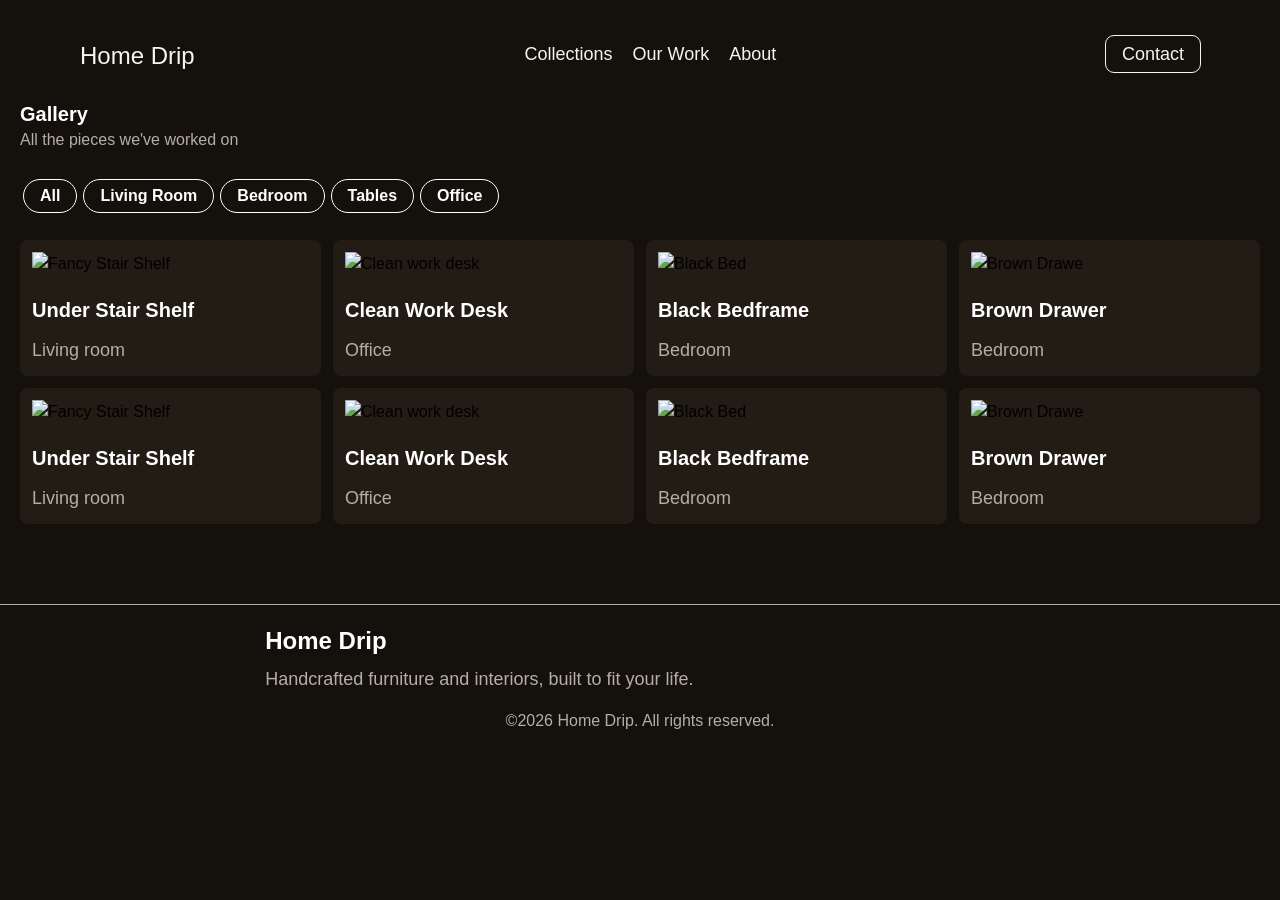
==== gallery.html @ faff7a8f "Adjusted the layout for large screen size" ====
<!DOCTYPE html>
<html lang="en">
<head>
    <meta charset="UTF-8">
    <meta name="viewport" content="width=device-width, initial-scale=1.0">
    <link rel="stylesheet" href="src/output.css">
    <script src="https://kit.fontawesome.com/fe6bbb0a27.js" crossorigin="anonymous"></script>
    <title>HomeDrip</title>
</head>
<body class="bg-base relative">
    <header class="fixed top-0 w-full z-100">
        <nav id="navbar" class="flex justify-between p-4 md:p-10 lg:px-20 text-text-primary">
            <div class="text-lg md:text-xl lg:text-2xl">Home Drip</div>

            <div class="hidden md:block">
                <ul class="flex gap-5 md:text-lg md:gap-5">
                    <a href="#collections" class="relative hover:text-primary hover:duration-300 after:absolute after:bottom-0 after:left-0 after:h-[2px] after:w-0 after:bg-primary after:transition-all after:duration-300 hover:after:w-full"><li>Collections</li></a>
                    <a href="#our-work" class="relative hover:text-primary hover:duration-300 after:absolute after:bottom-0 after:left-0 after:h-[2px] after:w-0 after:bg-primary after:transition-all after:duration-300 hover:after:w-full"><li>Our Work</li></a>
                    <a href="#about" class="relative hover:text-primary hover:duration-300 after:absolute after:bottom-0 after:left-0 after:h-[2px] after:w-0 after:bg-primary after:transition-all after:duration-300 hover:after:w-full"><li>About</li></a>
                </ul>
            </div>

            <div class="hidden md:block hover:-translate-y-2 transition duration-300">
                <a href="#contact" class="py-2 px-4 outline rounded-lg hover:outline hover:outline-primary hover:text-primary transition duration-400 md:text-lg">Contact</a>
            </div>

            <div id="hamburger" class="md:hidden w-6 h-6 flex flex-col justify-center gap-2">
                <span id="bar1" class="w-6 h-0.5 bg-text-primary rounded-full transition-transform duration-700"></span>
                <span id="bar2" class="w-6 h-0.5 bg-text-primary rounded-full transition-transform duration-700"></span>
                <span id="bar3" class="w-6 h-0.5 bg-text-primary rounded-full transition-transform duration-700"></span>
            </div>
        </nav>

        <div id="mobile-menu" class="hidden w-full h-auto p-5 bg-primary opacity-0 -translate-y-4 transition-all duration-700 pointer-events-none">
            <ul class="text-center flex flex-col gap-3">
                <a href="#collections" class="p-3 border rounded-lg text-white font-semibold active:bg-base"><li>Collections</li></a>
                <a href="#our-work" class="p-3 border rounded-lg text-white font-semibold active:bg-base"><li>Our Work</li></a>
                <a href="#about" class="p-3 border rounded-lg text-white font-semibold active:bg-base"><li>About</li></a>
                <a href="#contact" class="p-3 border rounded-lg text-white font-semibold active:bg-base"><li>Contact</li></a>
            </ul>
        </div>
    </header>
    
    <main class="mt-25 px-5 mb-20">

         <div class="mb-5">
            <h1 class="text-white font-bold text-xl">Gallery</h1>
            <p class="text-text-muted">All the pieces we've worked on</p>
        </div>

        <!-- Gallery Tabs and cards -->
        <div>

            <div id="filter-tabs" class="flex gap-2 overflow-x-auto py-2 px-1 mb-5">
                <button class="py-1 px-4 outline rounded-full text-white font-semibold whitespace-nowrap" data-filter="all">All</button>

                <button class="py-1 px-4 outline rounded-full text-white font-semibold whitespace-nowrap" data-filter="living-room">Living Room</button>

                <button class="py-1 px-4 outline rounded-full text-white font-semibold whitespace-nowrap" data-filter="bedroom">Bedroom</button>

                <button class="py-1 px-4 outline rounded-full text-white font-semibold whitespace-nowrap" data-filter="tables">Tables</button>

                <button class="py-1 px-4 outline rounded-full text-white font-semibold whitespace-nowrap" data-filter="office">Office</button>
            </div>

            <div id="gallery-grid">
                <div class="grid grid-cols-2 gap-3 md:grid-cols-3 lg:grid-cols-4">

                    <div class="p-3 bg-surface flex flex-col gap-3 lg:gap-5 rounded-lg" data-category="living-room">
                        <img src="https://res.cloudinary.com/pnfbjbp5/image/upload/v1790173311/stair-shelf-light_pn411f.jpg" alt="Fancy Stair Shelf" class="h-[60%] lg:h-[70%]">

                        <div class="flex flex-col lg:gap-3">
                            <h3 class="text-white font-bold lg:text-xl">Under Stair Shelf</h3>
                            <p class="text-text-muted lg:text-lg">Living room</p>
                        </div>
                    </div>

                    <div class="p-3 bg-surface flex flex-col gap-3 lg:gap-5 rounded-lg" data-category="office">
                        <img src="https://res.cloudinary.com/pnfbjbp5/image/upload/v1790401933/black-white-table-drawer_jtpmjr.jpg" alt="Clean work desk" class="h-[60%] lg:h-[70%]">

                        <div class="flex flex-col lg:gap-3">
                            <h3 class="text-white font-bold lg:text-xl">Clean Work Desk</h3>
                            <p class="text-text-muted lg:text-lg">Office</p>
                        </div>
                    </div>

                    <div class="p-3 bg-surface flex flex-col gap-3 lg:gap-5 rounded-lg" data-category="bedroom">
                        <img src="https://res.cloudinary.com/pnfbjbp5/image/upload/v1790401973/black-bed_hqzvat.jpg" alt="Black Bed" class="h-[60%] lg:h-[70%]">

                        <div class="flex flex-col lg:gap-3">
                            <h3 class="text-white font-bold lg:text-xl">Black Bedframe</h3>
                            <p class="text-text-muted lg:text-lg">Bedroom</p>
                        </div>
                    </div>

                    <div class="p-3 bg-surface flex flex-col gap-3 rounded-lg md:hidden lg:flex lg:gap-5" data-category="bedroom">
                        <img src="https://res.cloudinary.com/pnfbjbp5/image/upload/v1790402412/brown-drawer_i7ycuj.jpg" alt="Brown Drawe" class="h-[60%] lg:h-[70%]">

                        <div class="flex flex-col lg:gap-3">
                            <h3 class="text-white font-bold lg:text-xl">Brown Drawer</h3>
                            <p class="text-text-muted lg:text-lg">Bedroom</p>
                        </div>
                    </div>

                    <div class="p-3 bg-surface flex flex-col gap-3 lg:gap-5 rounded-lg" data-category="living-room">
                        <img src="https://res.cloudinary.com/pnfbjbp5/image/upload/v1790173311/stair-shelf-light_pn411f.jpg" alt="Fancy Stair Shelf" class="h-[60%] lg:h-[70%]">

                        <div class="flex flex-col lg:gap-3">
                            <h3 class="text-white font-bold lg:text-xl">Under Stair Shelf</h3>
                            <p class="text-text-muted lg:text-lg">Living room</p>
                        </div>
                    </div>

                    <div class="p-3 bg-surface flex flex-col gap-3 lg:gap-5 rounded-lg" data-category="office">
                        <img src="https://res.cloudinary.com/pnfbjbp5/image/upload/v1790401933/black-white-table-drawer_jtpmjr.jpg" alt="Clean work desk" class="h-[60%] lg:h-[70%]">

                        <div class="flex flex-col lg:gap-3">
                            <h3 class="text-white font-bold lg:text-xl">Clean Work Desk</h3>
                            <p class="text-text-muted lg:text-lg">Office</p>
                        </div>
                    </div>

                    <div class="p-3 bg-surface flex flex-col gap-3 lg:gap-5 rounded-lg" data-category="bedroom">
                        <img src="https://res.cloudinary.com/pnfbjbp5/image/upload/v1790401973/black-bed_hqzvat.jpg" alt="Black Bed" class="h-[60%] lg:h-[70%]">

                        <div class="flex flex-col lg:gap-3">
                            <h3 class="text-white font-bold lg:text-xl">Black Bedframe</h3>
                            <p class="text-text-muted lg:text-lg">Bedroom</p>
                        </div>
                    </div>

                    <div class="p-3 bg-surface flex flex-col gap-3 rounded-lg md:hidden lg:flex lg:gap-5" data-category="bedroom">
                        <img src="https://res.cloudinary.com/pnfbjbp5/image/upload/v1790402412/brown-drawer_i7ycuj.jpg" alt="Brown Drawe" class="h-[60%] lg:h-[70%]">

                        <div class="flex flex-col lg:gap-3">
                            <h3 class="text-white font-bold lg:text-xl">Brown Drawer</h3>
                            <p class="text-text-muted lg:text-lg">Bedroom</p>
                        </div>
                    </div>

                </div>
            </div>

        </div>

    </main>

    <!-- Footer Section -->
    <footer>
        <section class="mb-5 pt-5 border-t border-text-muted">

            <div>
                <div class="flex flex-col gap-4 items-center lg:flex-row lg:justify-evenly">

                    <div class="flex flex-col gap-4 items-center lg:items-start lg:gap-2">
                        <h2 class="text-white text-xl font-semibold md:text-2xl">Home Drip</h2>
                        <p class="text-text-muted text-center md:text-lg">Handcrafted furniture and interiors, built to fit your life.</p>
                    </div>

                    <div class="text-primary text-2xl flex gap-5 md:text-3xl">
                        <a href="https://www.instagram.com/_homedrip?utm_source=qr&stkn=MTdvbTRqb2RuMW4xbg==" class="hover:-translate-y-2 transition duration-400"><i class="fa-brands fa-instagram"></i></a>
                        <a href="https://wa.me/2348119739827" class="hover:-translate-y-2 transition duration-400"><i class="fa-brands fa-whatsapp"></i></a>
                        <a href="https://www.tiktok.com/@homedrip_ng?_r=1&_t=ZS-9ADiIRwLSNQ" class="hover:-translate-y-2 transition duration-400"><i class="fa-brands fa-tiktok"></i></a>
                    </div>

                </div>

                <p class="text-text-muted text-center mt-4">&copy;2026 Home Drip. All rights reserved.</p>
            </div>

        </section>
    </footer>

    <!-- Gallery Open modal -->
    <div id="gallery-modal" class="hidden bg-base fixed top-0 left-0 h-screen w-full z-110 overflow-hidden flex items-center">

       
        <div class="w-full py-15 relative">

            <i class="fas fa-x text-white p-4 bg-surface/50 rounded-full absolute right-5 top-0"></i>

            <i class="fa-solid fa-circle-chevron-left text-white text-lg absolute left-3 top-[50%] -translate-y-[50%]"></i>

            <div class="bg-surface w-[80%] max-h-[60vh] h-[280px] mx-auto rounded-xl">

            </div>

            <i class="fa-solid fa-circle-chevron-right text-white text-lg absolute right-3 top-[50%] -translate-y-[50%]"></i>

            <div class="text-center mt-2">
                <div class="text-white font-semibold">Black Bedframe</div>
                <div class="text-text-muted">Bedroom</div>
            </div>
        </div>

    </div>

    <script src="script.js"></script>

    <!-- <script>
        document.body.classList.add('overflow-hidden');
    </script> -->
</body>
</html>
---- src/output.css ----
/*! tailwindcss v4.3.3 | MIT License | https://tailwindcss.com */
@layer properties;
@layer theme, base, components, utilities;
@layer theme {
  :root, :host {
    --font-sans: -apple-system, BlinkMacSystemFont, "Segoe UI", Roboto, "Helvetica Neue",
      "Noto Sans", Arial, sans-serif, "Apple Color Emoji", "Segoe UI Emoji",
      "Segoe UI Symbol", "Noto Color Emoji";
    --font-mono: ui-monospace, SFMono-Regular, Menlo, Monaco, Consolas, "Liberation Mono",
      "Courier New", monospace;
    --color-black: #000;
    --color-white: #fff;
    --spacing: 0.25rem;
    --text-lg: 1.125rem;
    --text-lg--line-height: calc(1.75 / 1.125);
    --text-xl: 1.25rem;
    --text-xl--line-height: calc(1.75 / 1.25);
    --text-2xl: 1.5rem;
    --text-2xl--line-height: calc(2 / 1.5);
    --text-3xl: 1.875rem;
    --text-3xl--line-height: calc(2.25 / 1.875);
    --text-4xl: 2.25rem;
    --text-4xl--line-height: calc(2.5 / 2.25);
    --text-6xl: 3.75rem;
    --text-6xl--line-height: 1;
    --font-weight-semibold: 600;
    --font-weight-bold: 700;
    --radius-lg: 0.5rem;
    --radius-xl: 0.75rem;
    --default-transition-duration: 150ms;
    --default-transition-timing-function: cubic-bezier(0.4, 0, 0.2, 1);
    --default-font-family: var(--font-sans);
    --default-mono-font-family: var(--font-mono);
    --color-base: #14110D;
    --color-surface: #221C15;
    --color-primary: #DB8B34;
    --color-text-primary: #F8F4EC;
    --color-text-muted: #B7AEA2;
  }
}
@layer base {
  *, ::after, ::before, ::backdrop, ::file-selector-button {
    box-sizing: border-box;
    margin: 0;
    padding: 0;
    border: 0 solid;
  }
  html, :host {
    line-height: 1.5;
    -webkit-text-size-adjust: 100%;
    tab-size: 4;
    font-family: var(--default-font-family, -apple-system, BlinkMacSystemFont, "Segoe UI", Roboto, "Helvetica Neue", "Noto Sans", Arial, sans-serif, "Apple Color Emoji", "Segoe UI Emoji", "Segoe UI Symbol", "Noto Color Emoji");
    font-feature-settings: var(--default-font-feature-settings, normal);
    font-variation-settings: var(--default-font-variation-settings, normal);
    -webkit-tap-highlight-color: transparent;
  }
  hr {
    height: 0;
    color: inherit;
    border-top-width: 1px;
  }
  abbr:where([title]) {
    -webkit-text-decoration: underline dotted;
    text-decoration: underline dotted;
  }
  h1, h2, h3, h4, h5, h6 {
    font-size: inherit;
    font-weight: inherit;
  }
  a {
    color: inherit;
    -webkit-text-decoration: inherit;
    text-decoration: inherit;
  }
  b, strong {
    font-weight: bolder;
  }
  code, kbd, samp, pre {
    font-family: var(--default-mono-font-family, ui-monospace, SFMono-Regular, Menlo, Monaco, Consolas, "Liberation Mono", "Courier New", monospace);
    font-feature-settings: var(--default-mono-font-feature-settings, normal);
    font-variation-settings: var(--default-mono-font-variation-settings, normal);
    font-size: 1em;
  }
  small {
    font-size: 80%;
  }
  sub, sup {
    font-size: 75%;
    line-height: 0;
    position: relative;
    vertical-align: baseline;
  }
  sub {
    bottom: -0.25em;
  }
  sup {
    top: -0.5em;
  }
  table {
    text-indent: 0;
    border-color: inherit;
    border-collapse: collapse;
  }
  :-moz-focusring:where(:not(iframe)) {
    outline: auto;
  }
  progress {
    vertical-align: baseline;
  }
  summary {
    display: list-item;
  }
  ol, ul, menu {
    list-style: none;
  }
  img, svg, video, canvas, audio, iframe, embed, object {
    display: block;
    vertical-align: middle;
  }
  img, video {
    max-width: 100%;
    height: auto;
  }
  button, input, select, optgroup, textarea, ::file-selector-button {
    font: inherit;
    font-feature-settings: inherit;
    font-variation-settings: inherit;
    letter-spacing: inherit;
    color: inherit;
    border-radius: 0;
    background-color: transparent;
    opacity: 1;
  }
  :where(select:is([multiple], [size])) optgroup {
    font-weight: bolder;
  }
  :where(select:is([multiple], [size])) optgroup option {
    padding-inline-start: 20px;
  }
  ::file-selector-button {
    margin-inline-end: 4px;
  }
  ::placeholder {
    opacity: 1;
  }
  @supports (not (-webkit-appearance: -apple-pay-button))  or (contain-intrinsic-size: 1px) {
    ::placeholder {
      color: currentcolor;
      @supports (color: color-mix(in lab, red, red)) {
        color: color-mix(in oklab, currentcolor 50%, transparent);
      }
    }
  }
  textarea {
    resize: vertical;
  }
  ::-webkit-search-decoration {
    -webkit-appearance: none;
  }
  ::-webkit-date-and-time-value {
    min-height: 1lh;
    text-align: inherit;
  }
  ::-webkit-datetime-edit {
    display: inline-flex;
  }
  ::-webkit-datetime-edit-fields-wrapper {
    padding: 0;
  }
  ::-webkit-datetime-edit, ::-webkit-datetime-edit-year-field, ::-webkit-datetime-edit-month-field, ::-webkit-datetime-edit-day-field, ::-webkit-datetime-edit-hour-field, ::-webkit-datetime-edit-minute-field, ::-webkit-datetime-edit-second-field, ::-webkit-datetime-edit-millisecond-field, ::-webkit-datetime-edit-meridiem-field {
    padding-block: 0;
  }
  ::-webkit-calendar-picker-indicator {
    line-height: 1;
  }
  :-moz-ui-invalid {
    box-shadow: none;
  }
  button, input:where([type="button"], [type="reset"], [type="submit"]), ::file-selector-button {
    appearance: button;
  }
  ::-webkit-inner-spin-button, ::-webkit-outer-spin-button {
    height: auto;
  }
  [hidden]:where(:not([hidden="until-found"])) {
    display: none !important;
  }
}
@layer utilities {
  .pointer-events-none {
    pointer-events: none;
  }
  .absolute {
    position: absolute;
  }
  .fixed {
    position: fixed;
  }
  .relative {
    position: relative;
  }
  .top-0 {
    top: 0px;
  }
  .top-2 {
    top: calc(var(--spacing) * 2);
  }
  .top-\[50\%\] {
    top: 50%;
  }
  .right-3 {
    right: calc(var(--spacing) * 3);
  }
  .right-5 {
    right: calc(var(--spacing) * 5);
  }
  .bottom-2 {
    bottom: calc(var(--spacing) * 2);
  }
  .left-0 {
    left: 0px;
  }
  .left-2 {
    left: calc(var(--spacing) * 2);
  }
  .left-3 {
    left: calc(var(--spacing) * 3);
  }
  .z-5 {
    z-index: 5;
  }
  .z-10 {
    z-index: 10;
  }
  .z-50 {
    z-index: 50;
  }
  .z-100 {
    z-index: 100;
  }
  .z-110 {
    z-index: 110;
  }
  .mx-auto {
    margin-inline: auto;
  }
  .mt-2 {
    margin-top: calc(var(--spacing) * 2);
  }
  .mt-4 {
    margin-top: calc(var(--spacing) * 4);
  }
  .mt-5 {
    margin-top: calc(var(--spacing) * 5);
  }
  .mt-25 {
    margin-top: calc(var(--spacing) * 25);
  }
  .mt-30 {
    margin-top: calc(var(--spacing) * 30);
  }
  .mb-2 {
    margin-bottom: calc(var(--spacing) * 2);
  }
  .mb-5 {
    margin-bottom: calc(var(--spacing) * 5);
  }
  .mb-15 {
    margin-bottom: calc(var(--spacing) * 15);
  }
  .mb-20 {
    margin-bottom: calc(var(--spacing) * 20);
  }
  .flex {
    display: flex;
  }
  .grid {
    display: grid;
  }
  .hidden {
    display: none;
  }
  .table {
    display: table;
  }
  .h-0 {
    height: 0px;
  }
  .h-0\.5 {
    height: calc(var(--spacing) * 0.5);
  }
  .h-5 {
    height: calc(var(--spacing) * 5);
  }
  .h-6 {
    height: calc(var(--spacing) * 6);
  }
  .h-10 {
    height: calc(var(--spacing) * 10);
  }
  .h-\[60\%\] {
    height: 60%;
  }
  .h-\[100px\] {
    height: 100px;
  }
  .h-\[280px\] {
    height: 280px;
  }
  .h-\[600px\] {
    height: 600px;
  }
  .h-auto {
    height: auto;
  }
  .h-full {
    height: 100%;
  }
  .h-screen {
    height: 100vh;
  }
  .max-h-\[60vh\] {
    max-height: 60vh;
  }
  .min-h-\[50\%\] {
    min-height: 50%;
  }
  .min-h-\[50\] {
    min-height: 50;
  }
  .min-h-\[600px\] {
    min-height: 600px;
  }
  .w-5 {
    width: calc(var(--spacing) * 5);
  }
  .w-6 {
    width: calc(var(--spacing) * 6);
  }
  .w-10 {
    width: calc(var(--spacing) * 10);
  }
  .w-\[50\%\] {
    width: 50%;
  }
  .w-\[80\%\] {
    width: 80%;
  }
  .w-\[100px\] {
    width: 100px;
  }
  .w-full {
    width: 100%;
  }
  .flex-1 {
    flex: 1;
  }
  .border-collapse {
    border-collapse: collapse;
  }
  .-translate-y-1 {
    --tw-translate-y: calc(var(--spacing) * -1);
    translate: var(--tw-translate-x) var(--tw-translate-y);
  }
  .-translate-y-1\.5 {
    --tw-translate-y: calc(var(--spacing) * -1.5);
    translate: var(--tw-translate-x) var(--tw-translate-y);
  }
  .-translate-y-4 {
    --tw-translate-y: calc(var(--spacing) * -4);
    translate: var(--tw-translate-x) var(--tw-translate-y);
  }
  .-translate-y-\[50\%\] {
    --tw-translate-y: calc(50% * -1);
    translate: var(--tw-translate-x) var(--tw-translate-y);
  }
  .translate-y-1 {
    --tw-translate-y: var(--spacing);
    translate: var(--tw-translate-x) var(--tw-translate-y);
  }
  .translate-y-1\.5 {
    --tw-translate-y: calc(var(--spacing) * 1.5);
    translate: var(--tw-translate-x) var(--tw-translate-y);
  }
  .-rotate-45 {
    rotate: calc(45deg * -1);
  }
  .rotate-45 {
    rotate: 45deg;
  }
  .resize {
    resize: both;
  }
  .grid-cols-2 {
    grid-template-columns: repeat(2, minmax(0, 1fr));
  }
  .flex-col {
    flex-direction: column;
  }
  .items-center {
    align-items: center;
  }
  .items-start {
    align-items: flex-start;
  }
  .justify-between {
    justify-content: space-between;
  }
  .justify-center {
    justify-content: center;
  }
  .gap-2 {
    gap: calc(var(--spacing) * 2);
  }
  .gap-3 {
    gap: calc(var(--spacing) * 3);
  }
  .gap-4 {
    gap: calc(var(--spacing) * 4);
  }
  .gap-5 {
    gap: calc(var(--spacing) * 5);
  }
  .overflow-hidden {
    overflow: hidden;
  }
  .overflow-x-auto {
    overflow-x: auto;
  }
  .scroll-smooth {
    scroll-behavior: smooth;
  }
  .rounded-full {
    border-radius: calc(infinity * 1px);
  }
  .rounded-lg {
    border-radius: var(--radius-lg);
  }
  .rounded-xl {
    border-radius: var(--radius-xl);
  }
  .border {
    border-style: var(--tw-border-style);
    border-width: 1px;
  }
  .border-5 {
    border-style: var(--tw-border-style);
    border-width: 5px;
  }
  .border-10 {
    border-style: var(--tw-border-style);
    border-width: 10px;
  }
  .border-t {
    border-top-style: var(--tw-border-style);
    border-top-width: 1px;
  }
  .border-primary {
    border-color: var(--color-primary);
  }
  .border-text-muted {
    border-color: var(--color-text-muted);
  }
  .bg-base {
    background-color: var(--color-base);
  }
  .bg-base\/50 {
    background-color: color-mix(in srgb, #14110D 50%, transparent);
    @supports (color: color-mix(in lab, red, red)) {
      background-color: color-mix(in oklab, var(--color-base) 50%, transparent);
    }
  }
  .bg-black {
    background-color: var(--color-black);
  }
  .bg-primary {
    background-color: var(--color-primary);
  }
  .bg-surface {
    background-color: var(--color-surface);
  }
  .bg-surface\/50 {
    background-color: color-mix(in srgb, #221C15 50%, transparent);
    @supports (color: color-mix(in lab, red, red)) {
      background-color: color-mix(in oklab, var(--color-surface) 50%, transparent);
    }
  }
  .bg-text-primary {
    background-color: var(--color-text-primary);
  }
  .bg-\[url\(https\:\/\/res\.cloudinary\.com\/pnfbjbp5\/image\/upload\/v1790168865\/147936d4-1750-4619-88d1-a25b05a998a7_lohdo0\.jpg\)\] {
    background-image: url(https://res.cloudinary.com/pnfbjbp5/image/upload/v1790168865/147936d4-1750-4619-88d1-a25b05a998a7_lohdo0.jpg);
  }
  .bg-\[url\(https\:\/\/res\.cloudinary\.com\/pnfbjbp5\/image\/upload\/v1790337154\/black-white-table-1_vdnwpt\.jpg\)\] {
    background-image: url(https://res.cloudinary.com/pnfbjbp5/image/upload/v1790337154/black-white-table-1_vdnwpt.jpg);
  }
  .bg-cover {
    background-size: cover;
  }
  .p-3 {
    padding: calc(var(--spacing) * 3);
  }
  .p-4 {
    padding: calc(var(--spacing) * 4);
  }
  .p-5 {
    padding: calc(var(--spacing) * 5);
  }
  .px-1 {
    padding-inline: var(--spacing);
  }
  .px-4 {
    padding-inline: calc(var(--spacing) * 4);
  }
  .px-5 {
    padding-inline: calc(var(--spacing) * 5);
  }
  .py-1 {
    padding-block: var(--spacing);
  }
  .py-2 {
    padding-block: calc(var(--spacing) * 2);
  }
  .py-15 {
    padding-block: calc(var(--spacing) * 15);
  }
  .pt-5 {
    padding-top: calc(var(--spacing) * 5);
  }
  .text-center {
    text-align: center;
  }
  .text-2xl {
    font-size: var(--text-2xl);
    line-height: var(--tw-leading, var(--text-2xl--line-height));
  }
  .text-lg {
    font-size: var(--text-lg);
    line-height: var(--tw-leading, var(--text-lg--line-height));
  }
  .text-xl {
    font-size: var(--text-xl);
    line-height: var(--tw-leading, var(--text-xl--line-height));
  }
  .font-bold {
    --tw-font-weight: var(--font-weight-bold);
    font-weight: var(--font-weight-bold);
  }
  .font-semibold {
    --tw-font-weight: var(--font-weight-semibold);
    font-weight: var(--font-weight-semibold);
  }
  .whitespace-nowrap {
    white-space: nowrap;
  }
  .text-primary {
    color: var(--color-primary);
  }
  .text-surface {
    color: var(--color-surface);
  }
  .text-text-muted {
    color: var(--color-text-muted);
  }
  .text-text-primary {
    color: var(--color-text-primary);
  }
  .text-white {
    color: var(--color-white);
  }
  .underline {
    text-decoration-line: underline;
  }
  .opacity-0 {
    opacity: 0%;
  }
  .outline {
    outline-style: var(--tw-outline-style);
    outline-width: 1px;
  }
  .outline-text-muted {
    outline-color: var(--color-text-muted);
  }
  .filter {
    filter: var(--tw-blur,) var(--tw-brightness,) var(--tw-contrast,) var(--tw-grayscale,) var(--tw-hue-rotate,) var(--tw-invert,) var(--tw-saturate,) var(--tw-sepia,) var(--tw-drop-shadow,);
  }
  .transition {
    transition-property: color, background-color, border-color, outline-color, text-decoration-color, fill, stroke, --tw-gradient-from, --tw-gradient-via, --tw-gradient-to, opacity, box-shadow, transform, translate, scale, rotate, filter, -webkit-backdrop-filter, backdrop-filter, display, content-visibility, overlay, pointer-events;
    transition-timing-function: var(--tw-ease, var(--default-transition-timing-function));
    transition-duration: var(--tw-duration, var(--default-transition-duration));
  }
  .transition-all {
    transition-property: all;
    transition-timing-function: var(--tw-ease, var(--default-transition-timing-function));
    transition-duration: var(--tw-duration, var(--default-transition-duration));
  }
  .transition-transform {
    transition-property: transform, translate, scale, rotate;
    transition-timing-function: var(--tw-ease, var(--default-transition-timing-function));
    transition-duration: var(--tw-duration, var(--default-transition-duration));
  }
  .duration-300 {
    --tw-duration: 300ms;
    transition-duration: 300ms;
  }
  .duration-400 {
    --tw-duration: 400ms;
    transition-duration: 400ms;
  }
  .duration-700 {
    --tw-duration: 700ms;
    transition-duration: 700ms;
  }
  .after\:absolute::after {
    content: var(--tw-content);
    position: absolute;
  }
  .after\:bottom-0::after {
    content: var(--tw-content);
    bottom: 0px;
  }
  .after\:left-0::after {
    content: var(--tw-content);
    left: 0px;
  }
  .after\:h-\[2px\]::after {
    content: var(--tw-content);
    height: 2px;
  }
  .after\:w-0::after {
    content: var(--tw-content);
    width: 0px;
  }
  .after\:bg-primary::after {
    content: var(--tw-content);
    background-color: var(--color-primary);
  }
  .after\:transition-all::after {
    content: var(--tw-content);
    transition-property: all;
    transition-timing-function: var(--tw-ease, var(--default-transition-timing-function));
    transition-duration: var(--tw-duration, var(--default-transition-duration));
  }
  .after\:duration-300::after {
    content: var(--tw-content);
    --tw-duration: 300ms;
    transition-duration: 300ms;
  }
  @media (hover: hover) {
    .hover\:-translate-y-2:hover {
      --tw-translate-y: calc(var(--spacing) * -2);
      translate: var(--tw-translate-x) var(--tw-translate-y);
    }
    .hover\:bg-primary:hover {
      background-color: var(--color-primary);
    }
    .hover\:bg-primary\/50:hover {
      background-color: color-mix(in srgb, #DB8B34 50%, transparent);
    }
    @supports (color: color-mix(in lab, red, red)) {
      .hover\:bg-primary\/50:hover {
        background-color: color-mix(in oklab, var(--color-primary) 50%, transparent);
      }
    }
    .hover\:bg-surface:hover {
      background-color: var(--color-surface);
    }
    .hover\:text-base:hover {
      color: var(--color-base);
    }
    .hover\:text-primary:hover {
      color: var(--color-primary);
    }
    .hover\:text-white:hover {
      color: var(--color-white);
    }
    .hover\:outline:hover {
      outline-style: var(--tw-outline-style);
      outline-width: 1px;
    }
    .hover\:outline-primary:hover {
      outline-color: var(--color-primary);
    }
    .hover\:duration-300:hover {
      --tw-duration: 300ms;
      transition-duration: 300ms;
    }
    .hover\:after\:w-full:hover::after {
      content: var(--tw-content);
      width: 100%;
    }
  }
  .active\:bg-base:active {
    background-color: var(--color-base);
  }
  @media (width >= 48rem) {
    .md\:top-4 {
      top: calc(var(--spacing) * 4);
    }
    .md\:bottom-4 {
      bottom: calc(var(--spacing) * 4);
    }
    .md\:left-4 {
      left: calc(var(--spacing) * 4);
    }
    .md\:mx-auto {
      margin-inline: auto;
    }
    .md\:block {
      display: block;
    }
    .md\:flex {
      display: flex;
    }
    .md\:hidden {
      display: none;
    }
    .md\:h-60 {
      height: calc(var(--spacing) * 60);
    }
    .md\:w-\[33\%\] {
      width: 33%;
    }
    .md\:w-\[50\%\] {
      width: 50%;
    }
    .md\:w-\[60\%\] {
      width: 60%;
    }
    .md\:w-\[70\%\] {
      width: 70%;
    }
    .md\:grid-cols-3 {
      grid-template-columns: repeat(3, minmax(0, 1fr));
    }
    .md\:flex-row {
      flex-direction: row;
    }
    .md\:justify-between {
      justify-content: space-between;
    }
    .md\:justify-center {
      justify-content: center;
    }
    .md\:gap-5 {
      gap: calc(var(--spacing) * 5);
    }
    .md\:gap-10 {
      gap: calc(var(--spacing) * 10);
    }
    .md\:rounded-lg {
      border-radius: var(--radius-lg);
    }
    .md\:bg-surface {
      background-color: var(--color-surface);
    }
    .md\:p-8 {
      padding: calc(var(--spacing) * 8);
    }
    .md\:p-10 {
      padding: calc(var(--spacing) * 10);
    }
    .md\:px-10 {
      padding-inline: calc(var(--spacing) * 10);
    }
    .md\:py-20 {
      padding-block: calc(var(--spacing) * 20);
    }
    .md\:text-center {
      text-align: center;
    }
    .md\:text-2xl {
      font-size: var(--text-2xl);
      line-height: var(--tw-leading, var(--text-2xl--line-height));
    }
    .md\:text-3xl {
      font-size: var(--text-3xl);
      line-height: var(--tw-leading, var(--text-3xl--line-height));
    }
    .md\:text-lg {
      font-size: var(--text-lg);
      line-height: var(--tw-leading, var(--text-lg--line-height));
    }
    .md\:text-xl {
      font-size: var(--text-xl);
      line-height: var(--tw-leading, var(--text-xl--line-height));
    }
  }
  @media (width >= 64rem) {
    .lg\:absolute {
      position: absolute;
    }
    .lg\:relative {
      position: relative;
    }
    .lg\:mx-auto {
      margin-inline: auto;
    }
    .lg\:mb-10 {
      margin-bottom: calc(var(--spacing) * 10);
    }
    .lg\:flex {
      display: flex;
    }
    .lg\:hidden {
      display: none;
    }
    .lg\:h-70 {
      height: calc(var(--spacing) * 70);
    }
    .lg\:h-\[70\%\] {
      height: 70%;
    }
    .lg\:h-\[70vh\] {
      height: 70vh;
    }
    .lg\:h-\[75vh\] {
      height: 75vh;
    }
    .lg\:h-\[100px\] {
      height: 100px;
    }
    .lg\:h-\[100vh\] {
      height: 100vh;
    }
    .lg\:h-full {
      height: 100%;
    }
    .lg\:h-screen {
      height: 100vh;
    }
    .lg\:min-h-\[600px\] {
      min-height: 600px;
    }
    .lg\:w-\[25\%\] {
      width: 25%;
    }
    .lg\:w-\[30\%\] {
      width: 30%;
    }
    .lg\:w-\[40\%\] {
      width: 40%;
    }
    .lg\:w-\[40\] {
      width: 40;
    }
    .lg\:w-\[100px\] {
      width: 100px;
    }
    .lg\:w-full {
      width: 100%;
    }
    .lg\:flex-1 {
      flex: 1;
    }
    .lg\:grid-cols-4 {
      grid-template-columns: repeat(4, minmax(0, 1fr));
    }
    .lg\:flex-col {
      flex-direction: column;
    }
    .lg\:flex-row {
      flex-direction: row;
    }
    .lg\:items-center {
      align-items: center;
    }
    .lg\:items-start {
      align-items: flex-start;
    }
    .lg\:justify-center {
      justify-content: center;
    }
    .lg\:justify-evenly {
      justify-content: space-evenly;
    }
    .lg\:gap-2 {
      gap: calc(var(--spacing) * 2);
    }
    .lg\:gap-3 {
      gap: calc(var(--spacing) * 3);
    }
    .lg\:gap-5 {
      gap: calc(var(--spacing) * 5);
    }
    .lg\:gap-8 {
      gap: calc(var(--spacing) * 8);
    }
    .lg\:overflow-hidden {
      overflow: hidden;
    }
    .lg\:rounded {
      border-radius: 0.25rem;
    }
    .lg\:rounded-lg {
      border-radius: var(--radius-lg);
    }
    .lg\:bg-\[ur\] {
      background-color: ur;
    }
    .lg\:bg-\[url\] {
      background-color: url;
    }
    .lg\:bg-black {
      background-color: var(--color-black);
    }
    .lg\:bg-black\/20 {
      background-color: color-mix(in srgb, #000 20%, transparent);
    }
    @supports (color: color-mix(in lab, red, red)) {
      .lg\:bg-black\/20 {
        background-color: color-mix(in oklab, var(--color-black) 20%, transparent);
      }
    }
    .lg\:bg-black\/50 {
      background-color: color-mix(in srgb, #000 50%, transparent);
    }
    @supports (color: color-mix(in lab, red, red)) {
      .lg\:bg-black\/50 {
        background-color: color-mix(in oklab, var(--color-black) 50%, transparent);
      }
    }
    .lg\:bg-primary {
      background-color: var(--color-primary);
    }
    .lg\:bg-\[url\(\)\] {
      background-image: url();
    }
    .lg\:bg-\[url\(https\:\/\/res\.cloudinary\.com\/pnfbjbp5\/image\/upload\/v1790334566\/brown-chair-tv-console_bxjtbb\.jpg\)\] {
      background-image: url(https://res.cloudinary.com/pnfbjbp5/image/upload/v1790334566/brown-chair-tv-console_bxjtbb.jpg);
    }
    .lg\:bg-cover {
      background-size: cover;
    }
    @media (width >= 64rem) {
      .lg\:lg\:bg-cover {
        background-size: cover;
      }
    }
    .lg\:p-8 {
      padding: calc(var(--spacing) * 8);
    }
    .lg\:px-20 {
      padding-inline: calc(var(--spacing) * 20);
    }
    .lg\:text-center {
      text-align: center;
    }
    .lg\:text-2xl {
      font-size: var(--text-2xl);
      line-height: var(--tw-leading, var(--text-2xl--line-height));
    }
    .lg\:text-3xl {
      font-size: var(--text-3xl);
      line-height: var(--tw-leading, var(--text-3xl--line-height));
    }
    .lg\:text-4xl {
      font-size: var(--text-4xl);
      line-height: var(--tw-leading, var(--text-4xl--line-height));
    }
    .lg\:text-6xl {
      font-size: var(--text-6xl);
      line-height: var(--tw-leading, var(--text-6xl--line-height));
    }
    .lg\:text-lg {
      font-size: var(--text-lg);
      line-height: var(--tw-leading, var(--text-lg--line-height));
    }
    .lg\:text-xl {
      font-size: var(--text-xl);
      line-height: var(--tw-leading, var(--text-xl--line-height));
    }
  }
}
@property --tw-translate-x {
  syntax: "*";
  inherits: false;
  initial-value: 0;
}
@property --tw-translate-y {
  syntax: "*";
  inherits: false;
  initial-value: 0;
}
@property --tw-translate-z {
  syntax: "*";
  inherits: false;
  initial-value: 0;
}
@property --tw-border-style {
  syntax: "*";
  inherits: false;
  initial-value: solid;
}
@property --tw-font-weight {
  syntax: "*";
  inherits: false;
}
@property --tw-outline-style {
  syntax: "*";
  inherits: false;
  initial-value: solid;
}
@property --tw-blur {
  syntax: "*";
  inherits: false;
}
@property --tw-brightness {
  syntax: "*";
  inherits: false;
}
@property --tw-contrast {
  syntax: "*";
  inherits: false;
}
@property --tw-grayscale {
  syntax: "*";
  inherits: false;
}
@property --tw-hue-rotate {
  syntax: "*";
  inherits: false;
}
@property --tw-invert {
  syntax: "*";
  inherits: false;
}
@property --tw-opacity {
  syntax: "*";
  inherits: false;
}
@property --tw-saturate {
  syntax: "*";
  inherits: false;
}
@property --tw-sepia {
  syntax: "*";
  inherits: false;
}
@property --tw-drop-shadow {
  syntax: "*";
  inherits: false;
}
@property --tw-drop-shadow-color {
  syntax: "*";
  inherits: false;
}
@property --tw-drop-shadow-alpha {
  syntax: "<percentage>";
  inherits: false;
  initial-value: 100%;
}
@property --tw-drop-shadow-size {
  syntax: "*";
  inherits: false;
}
@property --tw-duration {
  syntax: "*";
  inherits: false;
}
@property --tw-content {
  syntax: "*";
  initial-value: "";
  inherits: false;
}
@layer properties {
  @supports ((-webkit-hyphens: none) and (not (margin-trim: inline))) or ((-moz-orient: inline) and (not (color:rgb(from red r g b)))) {
    *, ::before, ::after, ::backdrop {
      --tw-translate-x: 0;
      --tw-translate-y: 0;
      --tw-translate-z: 0;
      --tw-border-style: solid;
      --tw-font-weight: initial;
      --tw-outline-style: solid;
      --tw-blur: initial;
      --tw-brightness: initial;
      --tw-contrast: initial;
      --tw-grayscale: initial;
      --tw-hue-rotate: initial;
      --tw-invert: initial;
      --tw-opacity: initial;
      --tw-saturate: initial;
      --tw-sepia: initial;
      --tw-drop-shadow: initial;
      --tw-drop-shadow-color: initial;
      --tw-drop-shadow-alpha: 100%;
      --tw-drop-shadow-size: initial;
      --tw-duration: initial;
      --tw-content: "";
    }
  }
}
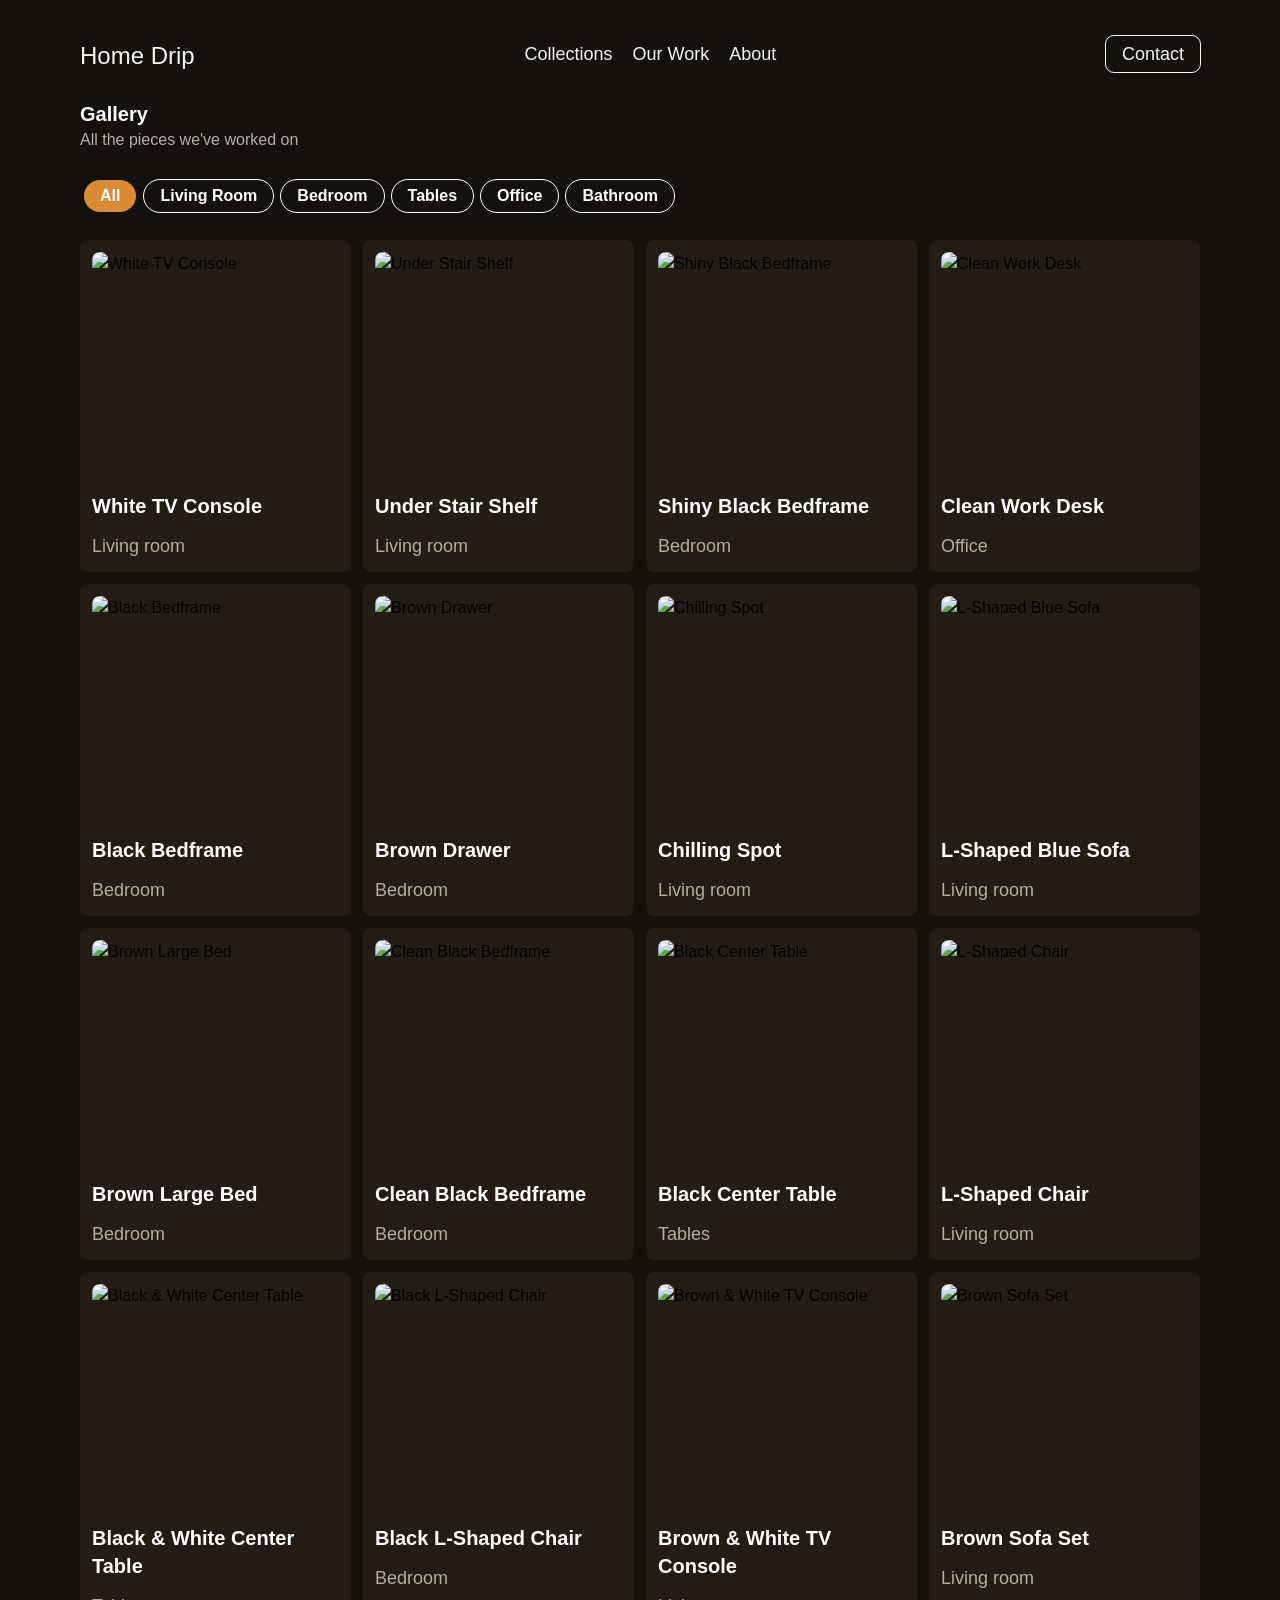
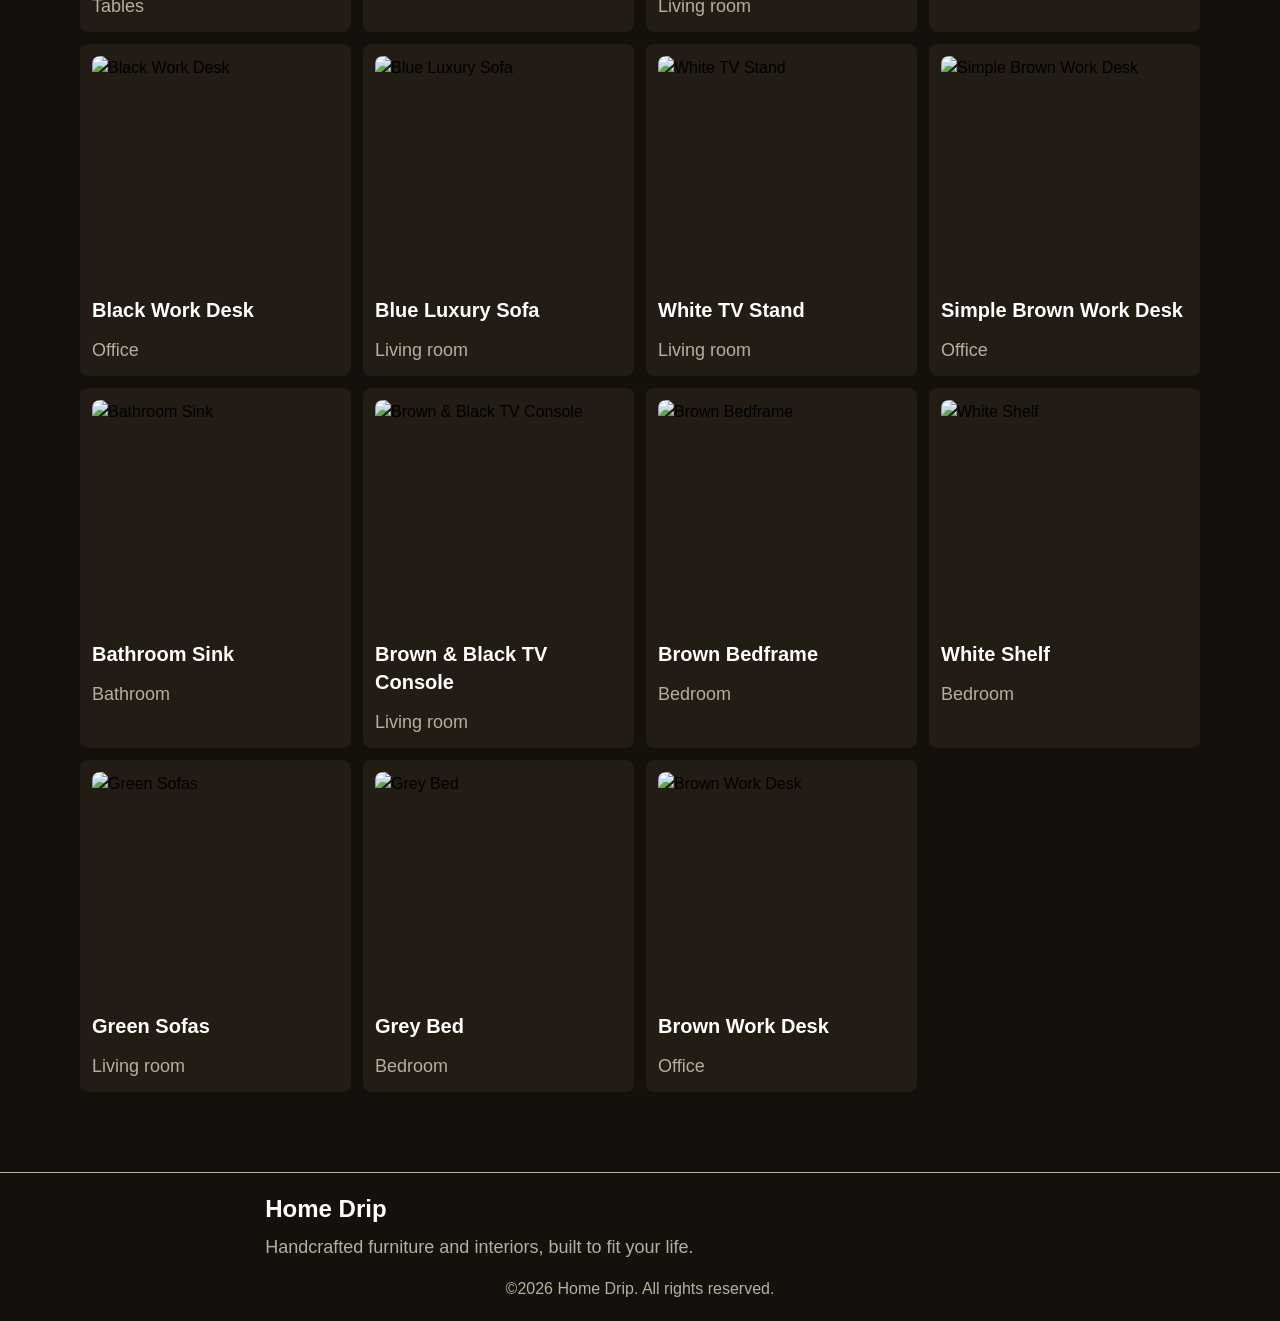
==== commit e88b3605: "Added more images of works, worked on the gallery modal" ====
--- a/gallery.html
+++ b/gallery.html
@@ -14,14 +14,14 @@
 
             <div class="hidden md:block">
                 <ul class="flex gap-5 md:text-lg md:gap-5">
-                    <a href="#collections" class="relative hover:text-primary hover:duration-300 after:absolute after:bottom-0 after:left-0 after:h-[2px] after:w-0 after:bg-primary after:transition-all after:duration-300 hover:after:w-full"><li>Collections</li></a>
-                    <a href="#our-work" class="relative hover:text-primary hover:duration-300 after:absolute after:bottom-0 after:left-0 after:h-[2px] after:w-0 after:bg-primary after:transition-all after:duration-300 hover:after:w-full"><li>Our Work</li></a>
-                    <a href="#about" class="relative hover:text-primary hover:duration-300 after:absolute after:bottom-0 after:left-0 after:h-[2px] after:w-0 after:bg-primary after:transition-all after:duration-300 hover:after:w-full"><li>About</li></a>
+                    <a href="index.html#collections" class="relative hover:text-primary hover:duration-300 after:absolute after:bottom-0 after:left-0 after:h-[2px] after:w-0 after:bg-primary after:transition-all after:duration-300 hover:after:w-full"><li>Collections</li></a>
+                    <a href="index.html#our-work" class="relative hover:text-primary hover:duration-300 after:absolute after:bottom-0 after:left-0 after:h-[2px] after:w-0 after:bg-primary after:transition-all after:duration-300 hover:after:w-full"><li>Our Work</li></a>
+                    <a href="index.html#about" class="relative hover:text-primary hover:duration-300 after:absolute after:bottom-0 after:left-0 after:h-[2px] after:w-0 after:bg-primary after:transition-all after:duration-300 hover:after:w-full"><li>About</li></a>
                 </ul>
             </div>
 
             <div class="hidden md:block hover:-translate-y-2 transition duration-300">
-                <a href="#contact" class="py-2 px-4 outline rounded-lg hover:outline hover:outline-primary hover:text-primary transition duration-400 md:text-lg">Contact</a>
+                <a href="index.html#contact" class="py-2 px-4 outline rounded-lg hover:outline hover:outline-primary hover:text-primary transition duration-400 md:text-lg">Contact</a>
             </div>
 
             <div id="hamburger" class="md:hidden w-6 h-6 flex flex-col justify-center gap-2">
@@ -33,15 +33,15 @@
 
         <div id="mobile-menu" class="hidden w-full h-auto p-5 bg-primary opacity-0 -translate-y-4 transition-all duration-700 pointer-events-none">
             <ul class="text-center flex flex-col gap-3">
-                <a href="#collections" class="p-3 border rounded-lg text-white font-semibold active:bg-base"><li>Collections</li></a>
-                <a href="#our-work" class="p-3 border rounded-lg text-white font-semibold active:bg-base"><li>Our Work</li></a>
-                <a href="#about" class="p-3 border rounded-lg text-white font-semibold active:bg-base"><li>About</li></a>
-                <a href="#contact" class="p-3 border rounded-lg text-white font-semibold active:bg-base"><li>Contact</li></a>
+                <a href="index.html#collections" class="p-3 border rounded-lg text-white font-semibold active:bg-base"><li>Collections</li></a>
+                <a href="index.html#our-work" class="p-3 border rounded-lg text-white font-semibold active:bg-base"><li>Our Work</li></a>
+                <a href="index.html#about" class="p-3 border rounded-lg text-white font-semibold active:bg-base"><li>About</li></a>
+                <a href="index.html#contact" class="p-3 border rounded-lg text-white font-semibold active:bg-base"><li>Contact</li></a>
             </ul>
         </div>
     </header>
     
-    <main class="mt-25 px-5 mb-20">
+    <main class="mt-25 px-5 mb-20 lg:px-20">
 
          <div class="mb-5">
             <h1 class="text-white font-bold text-xl">Gallery</h1>
@@ -52,94 +52,20 @@
         <div>
 
             <div id="filter-tabs" class="flex gap-2 overflow-x-auto py-2 px-1 mb-5">
-                <button class="py-1 px-4 outline rounded-full text-white font-semibold whitespace-nowrap" data-filter="all">All</button>
+                <button class="py-1 px-4 bg-primary rounded-full text-white font-semibold whitespace-nowrap cursor-pointer hover:-translate-y-1 transition" data-filter="all">All</button>
 
-                <button class="py-1 px-4 outline rounded-full text-white font-semibold whitespace-nowrap" data-filter="living-room">Living Room</button>
+                <button class="py-1 px-4 outline rounded-full text-white font-semibold whitespace-nowrap cursor-pointer hover:-translate-y-1 transition" data-filter="living-room">Living Room</button>
 
-                <button class="py-1 px-4 outline rounded-full text-white font-semibold whitespace-nowrap" data-filter="bedroom">Bedroom</button>
+                <button class="py-1 px-4 outline rounded-full text-white font-semibold whitespace-nowrap cursor-pointer hover:-translate-y-1 transition" data-filter="bedroom">Bedroom</button>
 
-                <button class="py-1 px-4 outline rounded-full text-white font-semibold whitespace-nowrap" data-filter="tables">Tables</button>
+                <button class="py-1 px-4 outline rounded-full text-white font-semibold whitespace-nowrap cursor-pointer hover:-translate-y-1 transition" data-filter="tables">Tables</button>
 
-                <button class="py-1 px-4 outline rounded-full text-white font-semibold whitespace-nowrap" data-filter="office">Office</button>
+                <button class="py-1 px-4 outline rounded-full text-white font-semibold whitespace-nowrap cursor-pointer hover:-translate-y-1 transition" data-filter="office">Office</button>
+
+                <button class="py-1 px-4 outline rounded-full text-white font-semibold whitespace-nowrap cursor-pointer hover:-translate-y-1 transition" data-filter="bathroom">Bathroom</button>
             </div>
 
-            <div id="gallery-grid">
-                <div class="grid grid-cols-2 gap-3 md:grid-cols-3 lg:grid-cols-4">
-
-                    <div class="p-3 bg-surface flex flex-col gap-3 lg:gap-5 rounded-lg" data-category="living-room">
-                        <img src="https://res.cloudinary.com/pnfbjbp5/image/upload/v1790173311/stair-shelf-light_pn411f.jpg" alt="Fancy Stair Shelf" class="h-[60%] lg:h-[70%]">
-
-                        <div class="flex flex-col lg:gap-3">
-                            <h3 class="text-white font-bold lg:text-xl">Under Stair Shelf</h3>
-                            <p class="text-text-muted lg:text-lg">Living room</p>
-                        </div>
-                    </div>
-
-                    <div class="p-3 bg-surface flex flex-col gap-3 lg:gap-5 rounded-lg" data-category="office">
-                        <img src="https://res.cloudinary.com/pnfbjbp5/image/upload/v1790401933/black-white-table-drawer_jtpmjr.jpg" alt="Clean work desk" class="h-[60%] lg:h-[70%]">
-
-                        <div class="flex flex-col lg:gap-3">
-                            <h3 class="text-white font-bold lg:text-xl">Clean Work Desk</h3>
-                            <p class="text-text-muted lg:text-lg">Office</p>
-                        </div>
-                    </div>
-
-                    <div class="p-3 bg-surface flex flex-col gap-3 lg:gap-5 rounded-lg" data-category="bedroom">
-                        <img src="https://res.cloudinary.com/pnfbjbp5/image/upload/v1790401973/black-bed_hqzvat.jpg" alt="Black Bed" class="h-[60%] lg:h-[70%]">
-
-                        <div class="flex flex-col lg:gap-3">
-                            <h3 class="text-white font-bold lg:text-xl">Black Bedframe</h3>
-                            <p class="text-text-muted lg:text-lg">Bedroom</p>
-                        </div>
-                    </div>
-
-                    <div class="p-3 bg-surface flex flex-col gap-3 rounded-lg md:hidden lg:flex lg:gap-5" data-category="bedroom">
-                        <img src="https://res.cloudinary.com/pnfbjbp5/image/upload/v1790402412/brown-drawer_i7ycuj.jpg" alt="Brown Drawe" class="h-[60%] lg:h-[70%]">
-
-                        <div class="flex flex-col lg:gap-3">
-                            <h3 class="text-white font-bold lg:text-xl">Brown Drawer</h3>
-                            <p class="text-text-muted lg:text-lg">Bedroom</p>
-                        </div>
-                    </div>
-
-                    <div class="p-3 bg-surface flex flex-col gap-3 lg:gap-5 rounded-lg" data-category="living-room">
-                        <img src="https://res.cloudinary.com/pnfbjbp5/image/upload/v1790173311/stair-shelf-light_pn411f.jpg" alt="Fancy Stair Shelf" class="h-[60%] lg:h-[70%]">
-
-                        <div class="flex flex-col lg:gap-3">
-                            <h3 class="text-white font-bold lg:text-xl">Under Stair Shelf</h3>
-                            <p class="text-text-muted lg:text-lg">Living room</p>
-                        </div>
-                    </div>
-
-                    <div class="p-3 bg-surface flex flex-col gap-3 lg:gap-5 rounded-lg" data-category="office">
-                        <img src="https://res.cloudinary.com/pnfbjbp5/image/upload/v1790401933/black-white-table-drawer_jtpmjr.jpg" alt="Clean work desk" class="h-[60%] lg:h-[70%]">
-
-                        <div class="flex flex-col lg:gap-3">
-                            <h3 class="text-white font-bold lg:text-xl">Clean Work Desk</h3>
-                            <p class="text-text-muted lg:text-lg">Office</p>
-                        </div>
-                    </div>
-
-                    <div class="p-3 bg-surface flex flex-col gap-3 lg:gap-5 rounded-lg" data-category="bedroom">
-                        <img src="https://res.cloudinary.com/pnfbjbp5/image/upload/v1790401973/black-bed_hqzvat.jpg" alt="Black Bed" class="h-[60%] lg:h-[70%]">
-
-                        <div class="flex flex-col lg:gap-3">
-                            <h3 class="text-white font-bold lg:text-xl">Black Bedframe</h3>
-                            <p class="text-text-muted lg:text-lg">Bedroom</p>
-                        </div>
-                    </div>
-
-                    <div class="p-3 bg-surface flex flex-col gap-3 rounded-lg md:hidden lg:flex lg:gap-5" data-category="bedroom">
-                        <img src="https://res.cloudinary.com/pnfbjbp5/image/upload/v1790402412/brown-drawer_i7ycuj.jpg" alt="Brown Drawe" class="h-[60%] lg:h-[70%]">
-
-                        <div class="flex flex-col lg:gap-3">
-                            <h3 class="text-white font-bold lg:text-xl">Brown Drawer</h3>
-                            <p class="text-text-muted lg:text-lg">Bedroom</p>
-                        </div>
-                    </div>
-
-                </div>
-            </div>
+            <div id="gallery-grid" class="grid grid-cols-1 gap-3 md:grid-cols-3 lg:grid-cols-4"></div>
 
         </div>
 
@@ -171,34 +97,32 @@
         </section>
     </footer>
 
-    <!-- Gallery Open modal -->
-    <div id="gallery-modal" class="hidden bg-base fixed top-0 left-0 h-screen w-full z-110 overflow-hidden flex items-center">
+    <div id="gallery-modal" class="hidden fixed inset-0 z-110 bg-base/90 backdrop-blur-sm overflow-hidden">
+        <div class="relative h-full w-full flex items-center justify-center px-4 py-8">
+            <button id="close-gallery-modal" class="absolute right-4 top-4 z-20 flex h-11 w-11 items-center justify-center rounded-full bg-surface/80 text-lg text-white transition hover:bg-primary cursor-pointer" aria-label="Close gallery modal">
+                <i class="fas fa-x"></i>
+            </button>
 
-       
-        <div class="w-full py-15 relative">
+            <div class="relative w-full max-w-5xl rounded-2xl bg-base border border-white/10 shadow-2xl md:min-h-[30%]">
+                <button id="prev-media" class="absolute left-3 top-1/2 z-20 flex h-10 w-10 -translate-y-1/2 items-center justify-center rounded-full bg-surface/80 text-white transition hover:bg-primary cursor-pointer" aria-label="Previous media item">
+                    <i class="fa-solid fa-circle-chevron-left"></i>
+                </button>
 
-            <i class="fas fa-x text-white p-4 bg-surface/50 rounded-full absolute right-5 top-0"></i>
+                <button id="next-media" class="absolute right-3 top-1/2 z-20 flex h-10 w-10 -translate-y-1/2 items-center justify-center rounded-full bg-surface/80 text-white transition hover:bg-primary cursor-pointer" aria-label="Next media item">
+                    <i class="fa-solid fa-circle-chevron-right"></i>
+                </button>
 
-            <i class="fa-solid fa-circle-chevron-left text-white text-lg absolute left-3 top-[50%] -translate-y-[50%]"></i>
+                <div id="modal-media" class="h-[350px] w-full overflow-hidden rounded-t-2xl bg-black sm:h-[410px] md:h-[700px]"></div>
 
-            <div class="bg-surface w-[80%] max-h-[60vh] h-[280px] mx-auto rounded-xl">
-
-            </div>
-
-            <i class="fa-solid fa-circle-chevron-right text-white text-lg absolute right-3 top-[50%] -translate-y-[50%]"></i>
-
-            <div class="text-center mt-2">
-                <div class="text-white font-semibold">Black Bedframe</div>
-                <div class="text-text-muted">Bedroom</div>
+                <div class="px-5 py-4 text-center sm:px-8">
+                    <div id="modal-title" class="text-lg font-semibold text-white sm:text-2xl">Black Bedframe</div>
+                    <div id="modal-category" class="mt-1 text-sm text-text-muted sm:text-base">Bedroom</div>
+                    <div id="modal-caption" class="mt-2 text-xs text-text-muted sm:text-sm">1 of 3 media items</div>
+                </div>
             </div>
         </div>
-
     </div>
 
     <script src="script.js"></script>
-
-    <!-- <script>
-        document.body.classList.add('overflow-hidden');
-    </script> -->
 </body>
 </html>
--- a/src/output.css
+++ b/src/output.css
@@ -11,6 +11,11 @@
     --color-black: #000;
     --color-white: #fff;
     --spacing: 0.25rem;
+    --container-5xl: 64rem;
+    --text-xs: 0.75rem;
+    --text-xs--line-height: calc(1 / 0.75);
+    --text-sm: 0.875rem;
+    --text-sm--line-height: calc(1.25 / 0.875);
     --text-lg: 1.125rem;
     --text-lg--line-height: calc(1.75 / 1.125);
     --text-xl: 1.25rem;
@@ -19,14 +24,14 @@
     --text-2xl--line-height: calc(2 / 1.5);
     --text-3xl: 1.875rem;
     --text-3xl--line-height: calc(2.25 / 1.875);
-    --text-4xl: 2.25rem;
-    --text-4xl--line-height: calc(2.5 / 2.25);
     --text-6xl: 3.75rem;
     --text-6xl--line-height: 1;
     --font-weight-semibold: 600;
     --font-weight-bold: 700;
     --radius-lg: 0.5rem;
     --radius-xl: 0.75rem;
+    --radius-2xl: 1rem;
+    --blur-sm: 8px;
     --default-transition-duration: 150ms;
     --default-transition-timing-function: cubic-bezier(0.4, 0, 0.2, 1);
     --default-font-family: var(--font-sans);
@@ -199,20 +204,29 @@
   .relative {
     position: relative;
   }
+  .inset-0 {
+    inset: 0px;
+  }
   .top-0 {
     top: 0px;
   }
+  .top-1 {
+    top: var(--spacing);
+  }
+  .top-1\/2 {
+    top: calc(1 / 2 * 100%);
+  }
   .top-2 {
     top: calc(var(--spacing) * 2);
   }
-  .top-\[50\%\] {
-    top: 50%;
+  .top-4 {
+    top: calc(var(--spacing) * 4);
   }
   .right-3 {
     right: calc(var(--spacing) * 3);
   }
-  .right-5 {
-    right: calc(var(--spacing) * 5);
+  .right-4 {
+    right: calc(var(--spacing) * 4);
   }
   .bottom-2 {
     bottom: calc(var(--spacing) * 2);
@@ -232,8 +246,8 @@
   .z-10 {
     z-index: 10;
   }
-  .z-50 {
-    z-index: 50;
+  .z-20 {
+    z-index: 20;
   }
   .z-100 {
     z-index: 100;
@@ -244,6 +258,9 @@
   .mx-auto {
     margin-inline: auto;
   }
+  .mt-1 {
+    margin-top: var(--spacing);
+  }
   .mt-2 {
     margin-top: calc(var(--spacing) * 2);
   }
@@ -280,6 +297,9 @@
   .hidden {
     display: none;
   }
+  .inline-block {
+    display: inline-block;
+  }
   .table {
     display: table;
   }
@@ -298,17 +318,20 @@
   .h-10 {
     height: calc(var(--spacing) * 10);
   }
+  .h-11 {
+    height: calc(var(--spacing) * 11);
+  }
   .h-\[60\%\] {
     height: 60%;
   }
-  .h-\[100px\] {
-    height: 100px;
-  }
-  .h-\[280px\] {
-    height: 280px;
-  }
-  .h-\[600px\] {
-    height: 600px;
+  .h-\[220px\] {
+    height: 220px;
+  }
+  .h-\[300px\] {
+    height: 300px;
+  }
+  .h-\[350px\] {
+    height: 350px;
   }
   .h-auto {
     height: auto;
@@ -316,21 +339,6 @@
   .h-full {
     height: 100%;
   }
-  .h-screen {
-    height: 100vh;
-  }
-  .max-h-\[60vh\] {
-    max-height: 60vh;
-  }
-  .min-h-\[50\%\] {
-    min-height: 50%;
-  }
-  .min-h-\[50\] {
-    min-height: 50;
-  }
-  .min-h-\[600px\] {
-    min-height: 600px;
-  }
   .w-5 {
     width: calc(var(--spacing) * 5);
   }
@@ -340,17 +348,17 @@
   .w-10 {
     width: calc(var(--spacing) * 10);
   }
+  .w-11 {
+    width: calc(var(--spacing) * 11);
+  }
   .w-\[50\%\] {
     width: 50%;
   }
-  .w-\[80\%\] {
-    width: 80%;
-  }
-  .w-\[100px\] {
-    width: 100px;
-  }
   .w-full {
     width: 100%;
+  }
+  .max-w-5xl {
+    max-width: var(--container-5xl);
   }
   .flex-1 {
     flex: 1;
@@ -366,14 +374,14 @@
     --tw-translate-y: calc(var(--spacing) * -1.5);
     translate: var(--tw-translate-x) var(--tw-translate-y);
   }
+  .-translate-y-1\/2 {
+    --tw-translate-y: calc(calc(1 / 2 * 100%) * -1);
+    translate: var(--tw-translate-x) var(--tw-translate-y);
+  }
   .-translate-y-4 {
     --tw-translate-y: calc(var(--spacing) * -4);
     translate: var(--tw-translate-x) var(--tw-translate-y);
   }
-  .-translate-y-\[50\%\] {
-    --tw-translate-y: calc(50% * -1);
-    translate: var(--tw-translate-x) var(--tw-translate-y);
-  }
   .translate-y-1 {
     --tw-translate-y: var(--spacing);
     translate: var(--tw-translate-x) var(--tw-translate-y);
@@ -388,9 +396,15 @@
   .rotate-45 {
     rotate: 45deg;
   }
+  .cursor-pointer {
+    cursor: pointer;
+  }
   .resize {
     resize: both;
   }
+  .grid-cols-1 {
+    grid-template-columns: repeat(1, minmax(0, 1fr));
+  }
   .grid-cols-2 {
     grid-template-columns: repeat(2, minmax(0, 1fr));
   }
@@ -430,6 +444,9 @@
   .scroll-smooth {
     scroll-behavior: smooth;
   }
+  .rounded-2xl {
+    border-radius: var(--radius-2xl);
+  }
   .rounded-full {
     border-radius: calc(infinity * 1px);
   }
@@ -438,6 +455,10 @@
   }
   .rounded-xl {
     border-radius: var(--radius-xl);
+  }
+  .rounded-t-2xl {
+    border-top-left-radius: var(--radius-2xl);
+    border-top-right-radius: var(--radius-2xl);
   }
   .border {
     border-style: var(--tw-border-style);
@@ -447,10 +468,6 @@
     border-style: var(--tw-border-style);
     border-width: 5px;
   }
-  .border-10 {
-    border-style: var(--tw-border-style);
-    border-width: 10px;
-  }
   .border-t {
     border-top-style: var(--tw-border-style);
     border-top-width: 1px;
@@ -460,6 +477,15 @@
   }
   .border-text-muted {
     border-color: var(--color-text-muted);
+  }
+  .border-white {
+    border-color: var(--color-white);
+  }
+  .border-white\/10 {
+    border-color: color-mix(in srgb, #fff 10%, transparent);
+    @supports (color: color-mix(in lab, red, red)) {
+      border-color: color-mix(in oklab, var(--color-white) 10%, transparent);
+    }
   }
   .bg-base {
     background-color: var(--color-base);
@@ -470,6 +496,12 @@
       background-color: color-mix(in oklab, var(--color-base) 50%, transparent);
     }
   }
+  .bg-base\/90 {
+    background-color: color-mix(in srgb, #14110D 90%, transparent);
+    @supports (color: color-mix(in lab, red, red)) {
+      background-color: color-mix(in oklab, var(--color-base) 90%, transparent);
+    }
+  }
   .bg-black {
     background-color: var(--color-black);
   }
@@ -479,10 +511,10 @@
   .bg-surface {
     background-color: var(--color-surface);
   }
-  .bg-surface\/50 {
-    background-color: color-mix(in srgb, #221C15 50%, transparent);
+  .bg-surface\/80 {
+    background-color: color-mix(in srgb, #221C15 80%, transparent);
     @supports (color: color-mix(in lab, red, red)) {
-      background-color: color-mix(in oklab, var(--color-surface) 50%, transparent);
+      background-color: color-mix(in oklab, var(--color-surface) 80%, transparent);
     }
   }
   .bg-text-primary {
@@ -497,6 +529,9 @@
   .bg-cover {
     background-size: cover;
   }
+  .object-cover {
+    object-fit: cover;
+  }
   .p-3 {
     padding: calc(var(--spacing) * 3);
   }
@@ -521,14 +556,20 @@
   .py-2 {
     padding-block: calc(var(--spacing) * 2);
   }
-  .py-15 {
-    padding-block: calc(var(--spacing) * 15);
+  .py-4 {
+    padding-block: calc(var(--spacing) * 4);
+  }
+  .py-8 {
+    padding-block: calc(var(--spacing) * 8);
   }
   .pt-5 {
     padding-top: calc(var(--spacing) * 5);
   }
   .text-center {
     text-align: center;
+  }
+  .text-left {
+    text-align: left;
   }
   .text-2xl {
     font-size: var(--text-2xl);
@@ -538,10 +579,18 @@
     font-size: var(--text-lg);
     line-height: var(--tw-leading, var(--text-lg--line-height));
   }
+  .text-sm {
+    font-size: var(--text-sm);
+    line-height: var(--tw-leading, var(--text-sm--line-height));
+  }
   .text-xl {
     font-size: var(--text-xl);
     line-height: var(--tw-leading, var(--text-xl--line-height));
   }
+  .text-xs {
+    font-size: var(--text-xs);
+    line-height: var(--tw-leading, var(--text-xs--line-height));
+  }
   .font-bold {
     --tw-font-weight: var(--font-weight-bold);
     font-weight: var(--font-weight-bold);
@@ -574,6 +623,10 @@
   .opacity-0 {
     opacity: 0%;
   }
+  .shadow-2xl {
+    --tw-shadow: 0 25px 50px -12px var(--tw-shadow-color, rgb(0 0 0 / 0.25));
+    box-shadow: var(--tw-inset-shadow), var(--tw-inset-ring-shadow), var(--tw-ring-offset-shadow), var(--tw-ring-shadow), var(--tw-shadow);
+  }
   .outline {
     outline-style: var(--tw-outline-style);
     outline-width: 1px;
@@ -583,6 +636,15 @@
   }
   .filter {
     filter: var(--tw-blur,) var(--tw-brightness,) var(--tw-contrast,) var(--tw-grayscale,) var(--tw-hue-rotate,) var(--tw-invert,) var(--tw-saturate,) var(--tw-sepia,) var(--tw-drop-shadow,);
+  }
+  .backdrop-blur-sm {
+    --tw-backdrop-blur: blur(var(--blur-sm));
+    -webkit-backdrop-filter: var(--tw-backdrop-blur,) var(--tw-backdrop-brightness,) var(--tw-backdrop-contrast,) var(--tw-backdrop-grayscale,) var(--tw-backdrop-hue-rotate,) var(--tw-backdrop-invert,) var(--tw-backdrop-opacity,) var(--tw-backdrop-saturate,) var(--tw-backdrop-sepia,);
+    backdrop-filter: var(--tw-backdrop-blur,) var(--tw-backdrop-brightness,) var(--tw-backdrop-contrast,) var(--tw-backdrop-grayscale,) var(--tw-backdrop-hue-rotate,) var(--tw-backdrop-invert,) var(--tw-backdrop-opacity,) var(--tw-backdrop-saturate,) var(--tw-backdrop-sepia,);
+  }
+  .backdrop-filter {
+    -webkit-backdrop-filter: var(--tw-backdrop-blur,) var(--tw-backdrop-brightness,) var(--tw-backdrop-contrast,) var(--tw-backdrop-grayscale,) var(--tw-backdrop-hue-rotate,) var(--tw-backdrop-invert,) var(--tw-backdrop-opacity,) var(--tw-backdrop-saturate,) var(--tw-backdrop-sepia,);
+    backdrop-filter: var(--tw-backdrop-blur,) var(--tw-backdrop-brightness,) var(--tw-backdrop-contrast,) var(--tw-backdrop-grayscale,) var(--tw-backdrop-hue-rotate,) var(--tw-backdrop-invert,) var(--tw-backdrop-opacity,) var(--tw-backdrop-saturate,) var(--tw-backdrop-sepia,);
   }
   .transition {
     transition-property: color, background-color, border-color, outline-color, text-decoration-color, fill, stroke, --tw-gradient-from, --tw-gradient-via, --tw-gradient-to, opacity, box-shadow, transform, translate, scale, rotate, filter, -webkit-backdrop-filter, backdrop-filter, display, content-visibility, overlay, pointer-events;
@@ -647,6 +709,10 @@
     transition-duration: 300ms;
   }
   @media (hover: hover) {
+    .hover\:-translate-y-1:hover {
+      --tw-translate-y: calc(var(--spacing) * -1);
+      translate: var(--tw-translate-x) var(--tw-translate-y);
+    }
     .hover\:-translate-y-2:hover {
       --tw-translate-y: calc(var(--spacing) * -2);
       translate: var(--tw-translate-x) var(--tw-translate-y);
@@ -674,6 +740,10 @@
     .hover\:text-white:hover {
       color: var(--color-white);
     }
+    .hover\:shadow-xl:hover {
+      --tw-shadow: 0 20px 25px -5px var(--tw-shadow-color, rgb(0 0 0 / 0.1)), 0 8px 10px -6px var(--tw-shadow-color, rgb(0 0 0 / 0.1));
+      box-shadow: var(--tw-inset-shadow), var(--tw-inset-ring-shadow), var(--tw-ring-offset-shadow), var(--tw-ring-shadow), var(--tw-shadow);
+    }
     .hover\:outline:hover {
       outline-style: var(--tw-outline-style);
       outline-width: 1px;
@@ -693,6 +763,28 @@
   .active\:bg-base:active {
     background-color: var(--color-base);
   }
+  @media (width >= 40rem) {
+    .sm\:h-\[360px\] {
+      height: 360px;
+    }
+    .sm\:h-\[410px\] {
+      height: 410px;
+    }
+    .sm\:px-8 {
+      padding-inline: calc(var(--spacing) * 8);
+    }
+    .sm\:text-2xl {
+      font-size: var(--text-2xl);
+      line-height: var(--tw-leading, var(--text-2xl--line-height));
+    }
+    .sm\:text-sm {
+      font-size: var(--text-sm);
+      line-height: var(--tw-leading, var(--text-sm--line-height));
+    }
+    .sm\:text-base {
+      color: var(--color-base);
+    }
+  }
   @media (width >= 48rem) {
     .md\:top-4 {
       top: calc(var(--spacing) * 4);
@@ -718,6 +810,78 @@
     .md\:h-60 {
       height: calc(var(--spacing) * 60);
     }
+    .md\:h-\[0\%\] {
+      height: 0%;
+    }
+    .md\:h-\[30\%\] {
+      height: 30%;
+    }
+    .md\:h-\[50\%\] {
+      height: 50%;
+    }
+    .md\:h-\[70\%\] {
+      height: 70%;
+    }
+    .md\:h-\[80\%\] {
+      height: 80%;
+    }
+    .md\:h-\[80\] {
+      height: 80;
+    }
+    .md\:h-\[90\%\] {
+      height: 90%;
+    }
+    .md\:h-\[480px\] {
+      height: 480px;
+    }
+    .md\:h-\[500px\] {
+      height: 500px;
+    }
+    .md\:h-\[600px\] {
+      height: 600px;
+    }
+    .md\:h-\[700px\] {
+      height: 700px;
+    }
+    .md\:h-\[4800px\] {
+      height: 4800px;
+    }
+    .md\:max-h-\[0\%\] {
+      max-height: 0%;
+    }
+    .md\:max-h-\[50\%\] {
+      max-height: 50%;
+    }
+    .md\:max-h-\[60\%\] {
+      max-height: 60%;
+    }
+    .md\:max-h-\[70\%\] {
+      max-height: 70%;
+    }
+    .md\:max-h-\[80\%\] {
+      max-height: 80%;
+    }
+    .md\:max-h-\[600px\] {
+      max-height: 600px;
+    }
+    .md\:min-h-\[30\%\] {
+      min-height: 30%;
+    }
+    .md\:min-h-\[50\%\] {
+      min-height: 50%;
+    }
+    .md\:min-h-\[70\%\] {
+      min-height: 70%;
+    }
+    .md\:min-h-\[70\] {
+      min-height: 70;
+    }
+    .md\:min-h-\[80\%\] {
+      min-height: 80%;
+    }
+    .md\:min-h-\[480px\] {
+      min-height: 480px;
+    }
     .md\:w-\[33\%\] {
       width: 33%;
     }
@@ -729,6 +893,9 @@
     }
     .md\:w-\[70\%\] {
       width: 70%;
+    }
+    .md\:max-w-\[80\%\] {
+      max-width: 80%;
     }
     .md\:grid-cols-3 {
       grid-template-columns: repeat(3, minmax(0, 1fr));
@@ -805,48 +972,21 @@
     .lg\:hidden {
       display: none;
     }
-    .lg\:h-70 {
-      height: calc(var(--spacing) * 70);
-    }
     .lg\:h-\[70\%\] {
       height: 70%;
     }
-    .lg\:h-\[70vh\] {
-      height: 70vh;
-    }
     .lg\:h-\[75vh\] {
       height: 75vh;
     }
-    .lg\:h-\[100px\] {
-      height: 100px;
-    }
-    .lg\:h-\[100vh\] {
-      height: 100vh;
-    }
     .lg\:h-full {
       height: 100%;
     }
-    .lg\:h-screen {
-      height: 100vh;
-    }
-    .lg\:min-h-\[600px\] {
-      min-height: 600px;
-    }
     .lg\:w-\[25\%\] {
       width: 25%;
     }
     .lg\:w-\[30\%\] {
       width: 30%;
     }
-    .lg\:w-\[40\%\] {
-      width: 40%;
-    }
-    .lg\:w-\[40\] {
-      width: 40;
-    }
-    .lg\:w-\[100px\] {
-      width: 100px;
-    }
     .lg\:w-full {
       width: 100%;
     }
@@ -889,28 +1029,8 @@
     .lg\:overflow-hidden {
       overflow: hidden;
     }
-    .lg\:rounded {
-      border-radius: 0.25rem;
-    }
     .lg\:rounded-lg {
       border-radius: var(--radius-lg);
-    }
-    .lg\:bg-\[ur\] {
-      background-color: ur;
-    }
-    .lg\:bg-\[url\] {
-      background-color: url;
-    }
-    .lg\:bg-black {
-      background-color: var(--color-black);
-    }
-    .lg\:bg-black\/20 {
-      background-color: color-mix(in srgb, #000 20%, transparent);
-    }
-    @supports (color: color-mix(in lab, red, red)) {
-      .lg\:bg-black\/20 {
-        background-color: color-mix(in oklab, var(--color-black) 20%, transparent);
-      }
     }
     .lg\:bg-black\/50 {
       background-color: color-mix(in srgb, #000 50%, transparent);
@@ -920,22 +1040,11 @@
         background-color: color-mix(in oklab, var(--color-black) 50%, transparent);
       }
     }
-    .lg\:bg-primary {
-      background-color: var(--color-primary);
-    }
-    .lg\:bg-\[url\(\)\] {
-      background-image: url();
-    }
     .lg\:bg-\[url\(https\:\/\/res\.cloudinary\.com\/pnfbjbp5\/image\/upload\/v1790334566\/brown-chair-tv-console_bxjtbb\.jpg\)\] {
       background-image: url(https://res.cloudinary.com/pnfbjbp5/image/upload/v1790334566/brown-chair-tv-console_bxjtbb.jpg);
     }
     .lg\:bg-cover {
       background-size: cover;
-    }
-    @media (width >= 64rem) {
-      .lg\:lg\:bg-cover {
-        background-size: cover;
-      }
     }
     .lg\:p-8 {
       padding: calc(var(--spacing) * 8);
@@ -954,10 +1063,6 @@
       font-size: var(--text-3xl);
       line-height: var(--tw-leading, var(--text-3xl--line-height));
     }
-    .lg\:text-4xl {
-      font-size: var(--text-4xl);
-      line-height: var(--tw-leading, var(--text-4xl--line-height));
-    }
     .lg\:text-6xl {
       font-size: var(--text-6xl);
       line-height: var(--tw-leading, var(--text-6xl--line-height));
@@ -996,6 +1101,71 @@
   syntax: "*";
   inherits: false;
 }
+@property --tw-shadow {
+  syntax: "*";
+  inherits: false;
+  initial-value: 0 0 #0000;
+}
+@property --tw-shadow-color {
+  syntax: "*";
+  inherits: false;
+}
+@property --tw-shadow-alpha {
+  syntax: "<percentage>";
+  inherits: false;
+  initial-value: 100%;
+}
+@property --tw-inset-shadow {
+  syntax: "*";
+  inherits: false;
+  initial-value: 0 0 #0000;
+}
+@property --tw-inset-shadow-color {
+  syntax: "*";
+  inherits: false;
+}
+@property --tw-inset-shadow-alpha {
+  syntax: "<percentage>";
+  inherits: false;
+  initial-value: 100%;
+}
+@property --tw-ring-color {
+  syntax: "*";
+  inherits: false;
+}
+@property --tw-ring-shadow {
+  syntax: "*";
+  inherits: false;
+  initial-value: 0 0 #0000;
+}
+@property --tw-inset-ring-color {
+  syntax: "*";
+  inherits: false;
+}
+@property --tw-inset-ring-shadow {
+  syntax: "*";
+  inherits: false;
+  initial-value: 0 0 #0000;
+}
+@property --tw-ring-inset {
+  syntax: "*";
+  inherits: false;
+}
+@property --tw-ring-offset-width {
+  syntax: "<length>";
+  inherits: false;
+  initial-value: 0px;
+}
+@property --tw-ring-offset-color {
+  syntax: "*";
+  inherits: false;
+  initial-value: #fff;
+}
+@property --tw-ring-offset-shadow {
+  syntax: "*";
+  inherits: false;
+  initial-value: 0 0 #0000;
+}
 @property --tw-outline-style {
   syntax: "*";
   inherits: false;
@@ -1051,6 +1221,42 @@
   initial-value: 100%;
 }
 @property --tw-drop-shadow-size {
+  syntax: "*";
+  inherits: false;
+}
+@property --tw-backdrop-blur {
+  syntax: "*";
+  inherits: false;
+}
+@property --tw-backdrop-brightness {
+  syntax: "*";
+  inherits: false;
+}
+@property --tw-backdrop-contrast {
+  syntax: "*";
+  inherits: false;
+}
+@property --tw-backdrop-grayscale {
+  syntax: "*";
+  inherits: false;
+}
+@property --tw-backdrop-hue-rotate {
+  syntax: "*";
+  inherits: false;
+}
+@property --tw-backdrop-invert {
+  syntax: "*";
+  inherits: false;
+}
+@property --tw-backdrop-opacity {
+  syntax: "*";
+  inherits: false;
+}
+@property --tw-backdrop-saturate {
+  syntax: "*";
+  inherits: false;
+}
+@property --tw-backdrop-sepia {
   syntax: "*";
   inherits: false;
 }
@@ -1071,6 +1277,20 @@
       --tw-translate-z: 0;
       --tw-border-style: solid;
       --tw-font-weight: initial;
+      --tw-shadow: 0 0 #0000;
+      --tw-shadow-color: initial;
+      --tw-shadow-alpha: 100%;
+      --tw-inset-shadow: 0 0 #0000;
+      --tw-inset-shadow-color: initial;
+      --tw-inset-shadow-alpha: 100%;
+      --tw-ring-color: initial;
+      --tw-ring-shadow: 0 0 #0000;
+      --tw-inset-ring-color: initial;
+      --tw-inset-ring-shadow: 0 0 #0000;
+      --tw-ring-inset: initial;
+      --tw-ring-offset-width: 0px;
+      --tw-ring-offset-color: #fff;
+      --tw-ring-offset-shadow: 0 0 #0000;
       --tw-outline-style: solid;
       --tw-blur: initial;
       --tw-brightness: initial;
@@ -1085,6 +1305,15 @@
       --tw-drop-shadow-color: initial;
       --tw-drop-shadow-alpha: 100%;
       --tw-drop-shadow-size: initial;
+      --tw-backdrop-blur: initial;
+      --tw-backdrop-brightness: initial;
+      --tw-backdrop-contrast: initial;
+      --tw-backdrop-grayscale: initial;
+      --tw-backdrop-hue-rotate: initial;
+      --tw-backdrop-invert: initial;
+      --tw-backdrop-opacity: initial;
+      --tw-backdrop-saturate: initial;
+      --tw-backdrop-sepia: initial;
       --tw-duration: initial;
       --tw-content: "";
     }
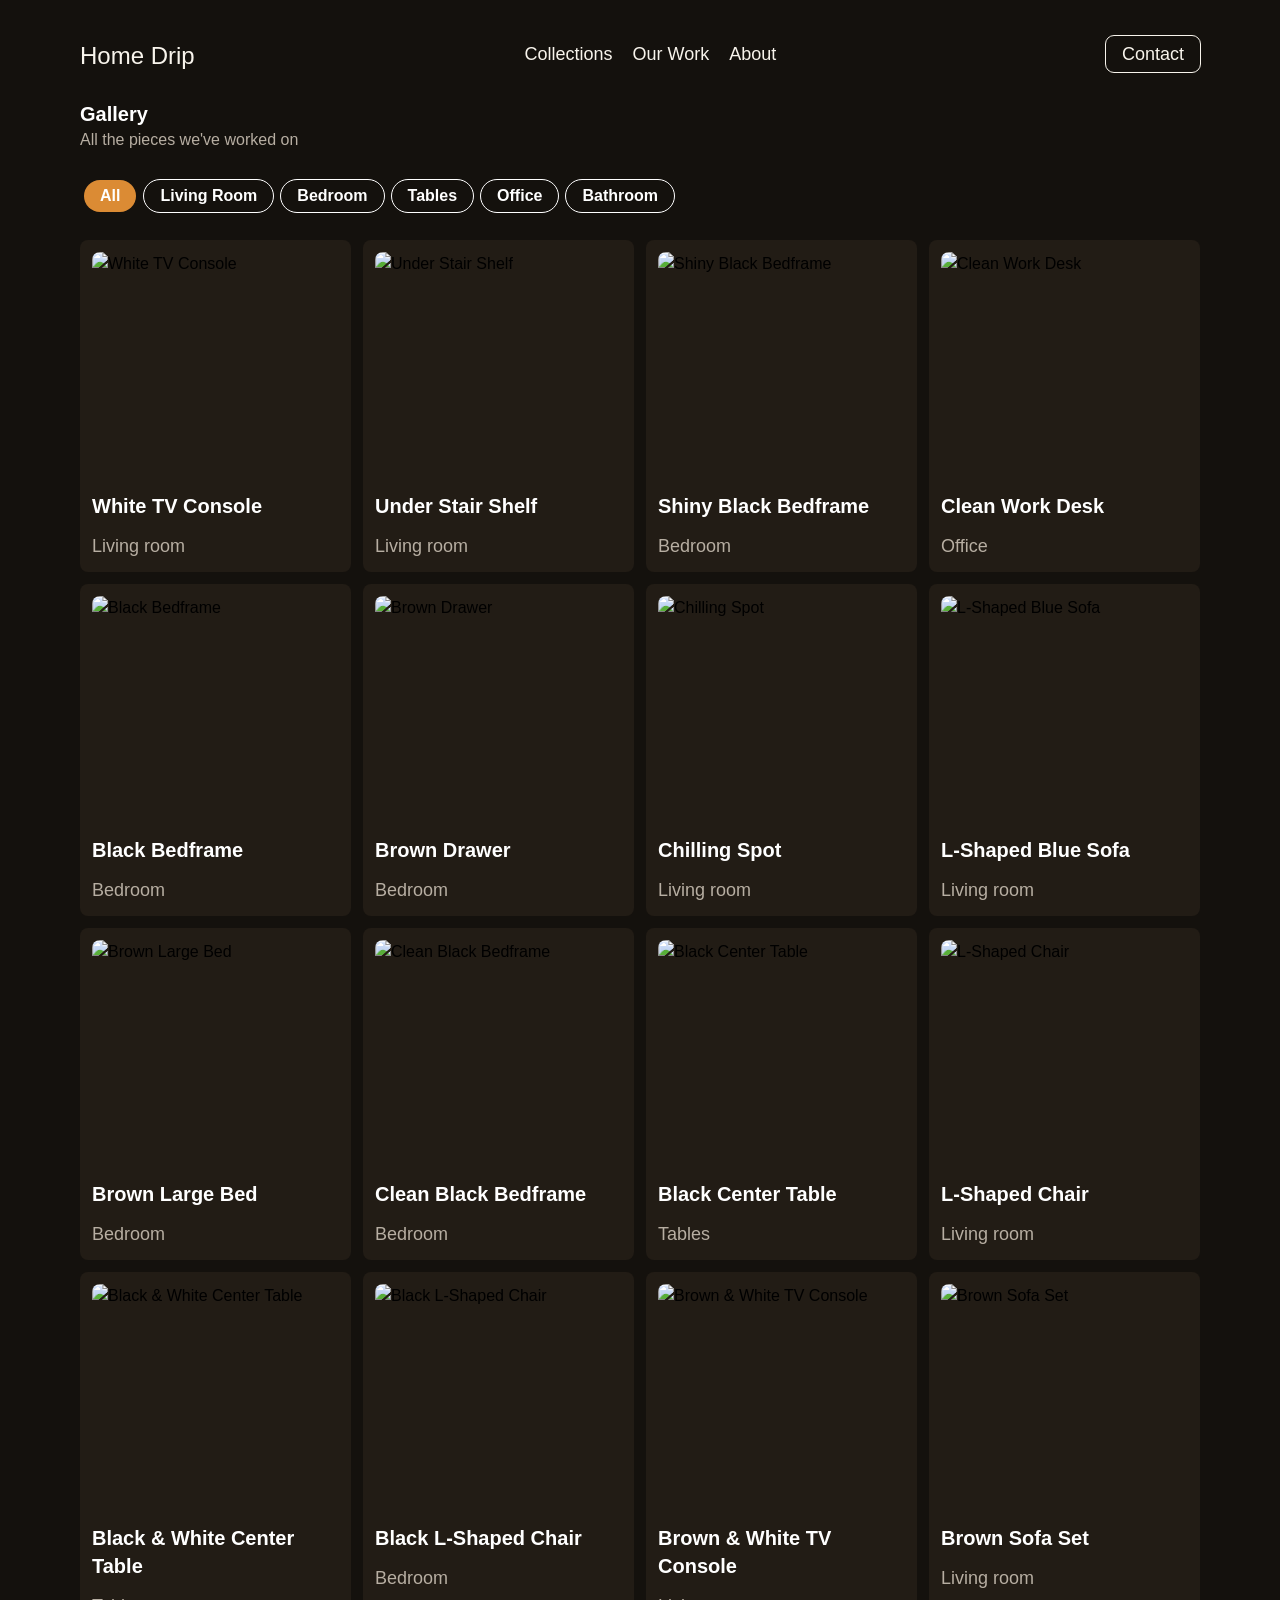
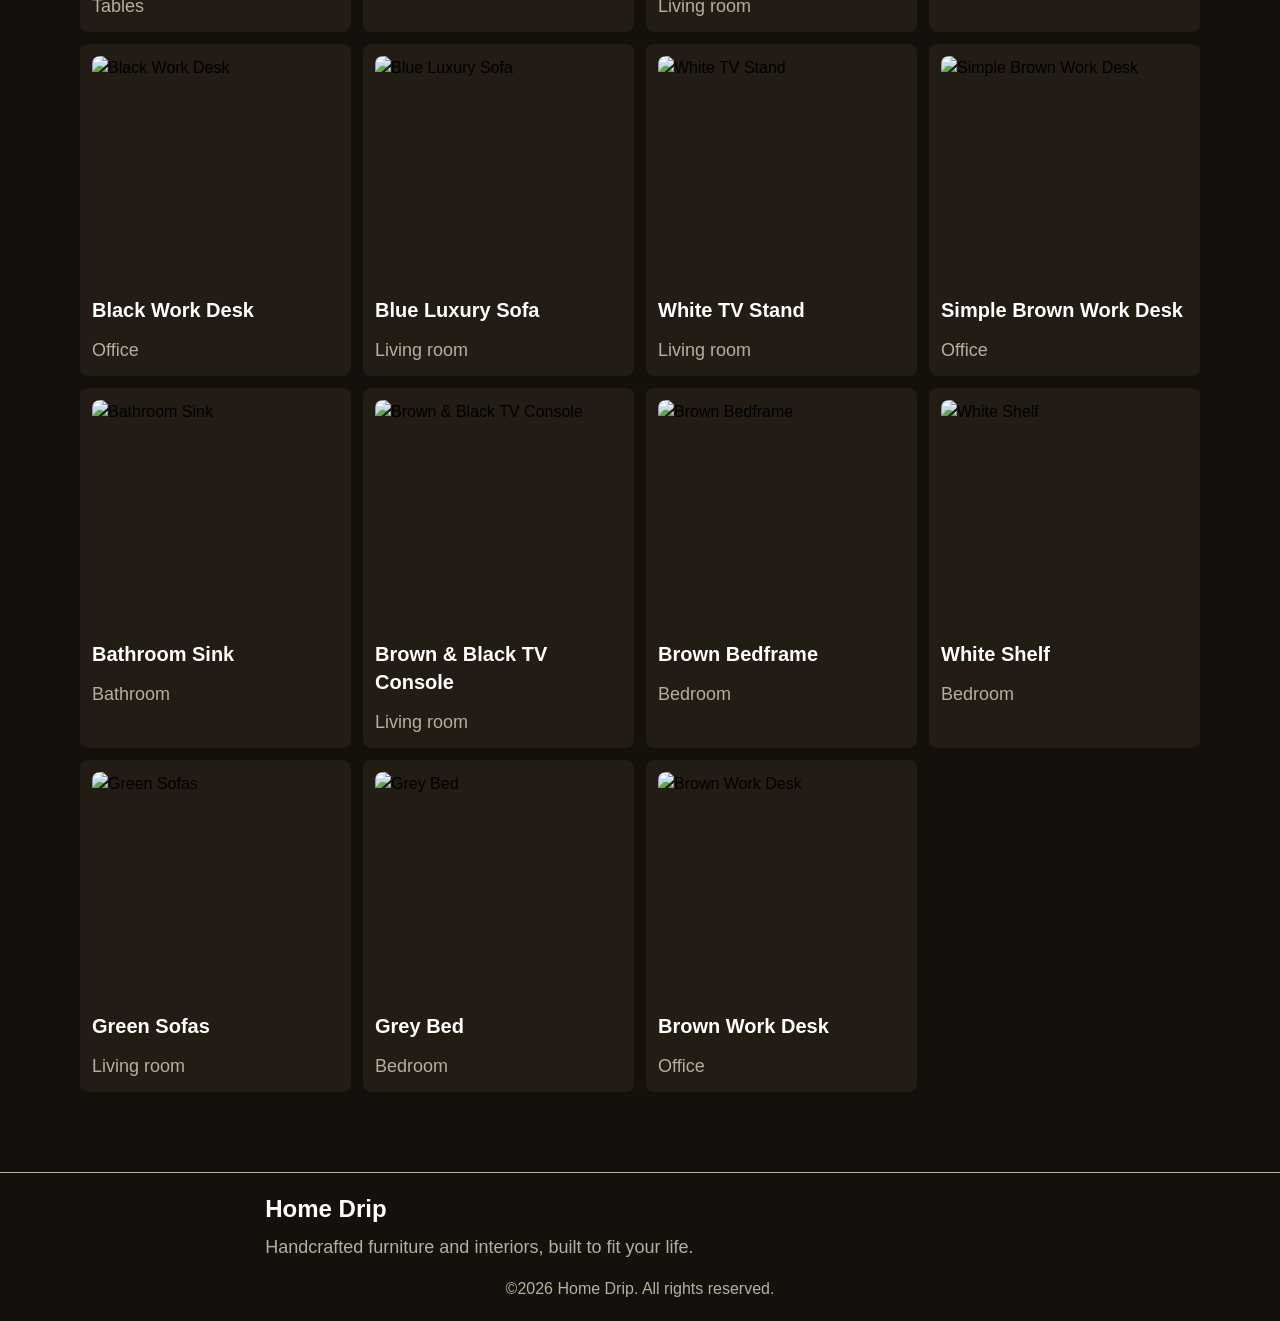
==== commit f7064593: "File path check" ====
--- a/gallery.html
+++ b/gallery.html
@@ -3,7 +3,7 @@
 <head>
     <meta charset="UTF-8">
     <meta name="viewport" content="width=device-width, initial-scale=1.0">
-    <link rel="stylesheet" href="src/output.css">
+    <link rel="stylesheet" href="./src/output.css">
     <script src="https://kit.fontawesome.com/fe6bbb0a27.js" crossorigin="anonymous"></script>
     <title>HomeDrip</title>
 </head>
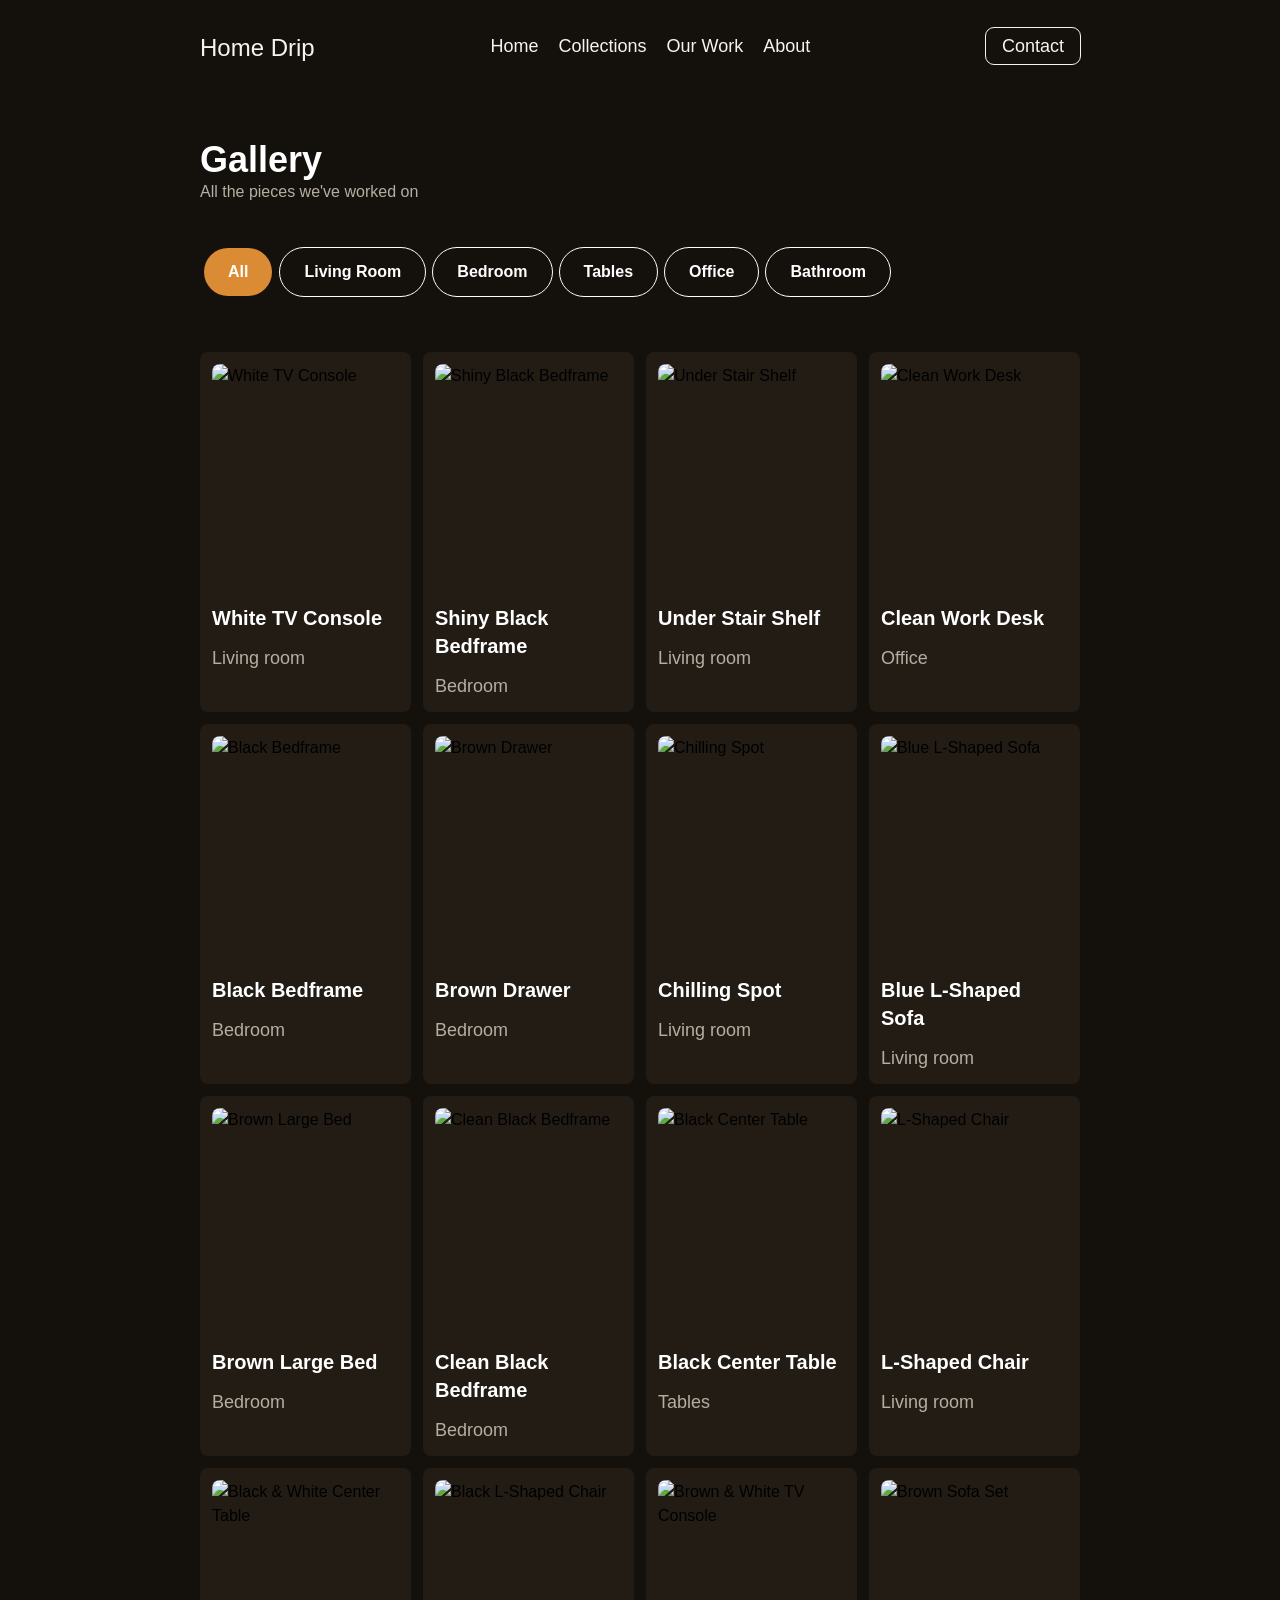
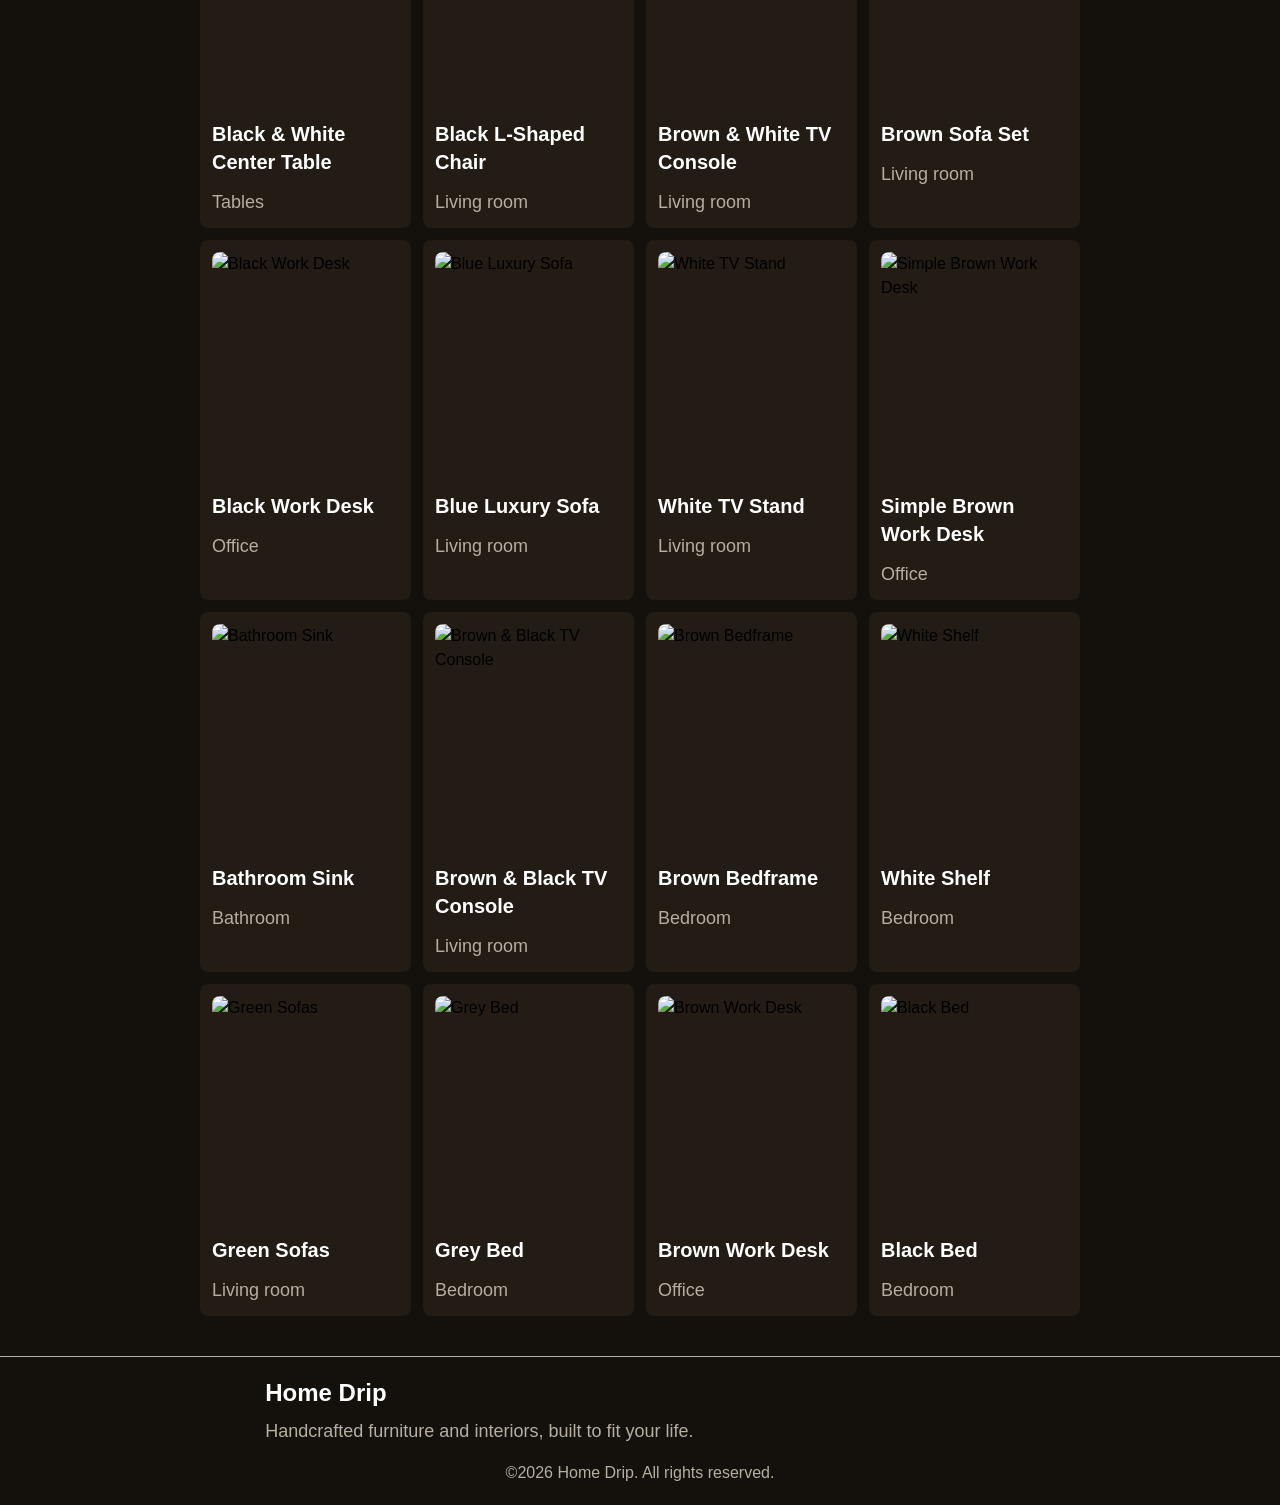
==== commit 86ce5c37: "Added some interface tweaks, and subtle annimations" ====
--- a/gallery.html
+++ b/gallery.html
@@ -9,11 +9,12 @@
 </head>
 <body class="bg-base relative">
     <header class="fixed top-0 w-full z-100">
-        <nav id="navbar" class="flex justify-between p-4 md:p-10 lg:px-20 text-text-primary">
+        <nav id="navbar" class="flex justify-between p-4 md:px-10 md:py-8 lg:px-50 text-text-primary">
             <div class="text-lg md:text-xl lg:text-2xl">Home Drip</div>
 
             <div class="hidden md:block">
                 <ul class="flex gap-5 md:text-lg md:gap-5">
+                    <a href="index.html" class="relative hover:text-primary hover:duration-300 after:absolute after:bottom-0 after:left-0 after:h-[2px] after:w-0 after:bg-primary after:transition-all after:duration-300 hover:after:w-full"><li>Home</li></a>
                     <a href="index.html#collections" class="relative hover:text-primary hover:duration-300 after:absolute after:bottom-0 after:left-0 after:h-[2px] after:w-0 after:bg-primary after:transition-all after:duration-300 hover:after:w-full"><li>Collections</li></a>
                     <a href="index.html#our-work" class="relative hover:text-primary hover:duration-300 after:absolute after:bottom-0 after:left-0 after:h-[2px] after:w-0 after:bg-primary after:transition-all after:duration-300 hover:after:w-full"><li>Our Work</li></a>
                     <a href="index.html#about" class="relative hover:text-primary hover:duration-300 after:absolute after:bottom-0 after:left-0 after:h-[2px] after:w-0 after:bg-primary after:transition-all after:duration-300 hover:after:w-full"><li>About</li></a>
@@ -33,6 +34,7 @@
 
         <div id="mobile-menu" class="hidden w-full h-auto p-5 bg-primary opacity-0 -translate-y-4 transition-all duration-700 pointer-events-none">
             <ul class="text-center flex flex-col gap-3">
+                <a href="index.html#collections" class="p-3 border rounded-lg text-white font-semibold active:bg-base"><li>Home</li></a>
                 <a href="index.html#collections" class="p-3 border rounded-lg text-white font-semibold active:bg-base"><li>Collections</li></a>
                 <a href="index.html#our-work" class="p-3 border rounded-lg text-white font-semibold active:bg-base"><li>Our Work</li></a>
                 <a href="index.html#about" class="p-3 border rounded-lg text-white font-semibold active:bg-base"><li>About</li></a>
@@ -41,28 +43,28 @@
         </div>
     </header>
     
-    <main class="mt-25 px-5 mb-20 lg:px-20">
+    <main class="mt-25 md:mt-35 px-5 md:px-10 lg:px-50">
 
          <div class="mb-5">
-            <h1 class="text-white font-bold text-xl">Gallery</h1>
+            <h1 class="text-white font-bold text-2xl md:text-4xl">Gallery</h1>
             <p class="text-text-muted">All the pieces we've worked on</p>
         </div>
 
         <!-- Gallery Tabs and cards -->
-        <div>
+        <div class="mb-10">
 
-            <div id="filter-tabs" class="flex gap-2 overflow-x-auto py-2 px-1 mb-5">
-                <button class="py-1 px-4 bg-primary rounded-full text-white font-semibold whitespace-nowrap cursor-pointer hover:-translate-y-1 transition" data-filter="all">All</button>
+            <div id="filter-tabs" class="flex gap-2 overflow-x-auto py-4 md:py-6 px-1 mb-8 sticky top-15 md:top-20 z-10">
+                <button class="py-1 px-4 md:py-3 md:px-6 bg-primary rounded-full text-white font-semibold whitespace-nowrap cursor-pointer hover:-translate-y-1 transition" data-filter="all">All</button>
 
-                <button class="py-1 px-4 outline rounded-full text-white font-semibold whitespace-nowrap cursor-pointer hover:-translate-y-1 transition" data-filter="living-room">Living Room</button>
+                <button class="py-1 px-4 md:py-3 md:px-6 outline rounded-full text-white font-semibold whitespace-nowrap cursor-pointer hover:-translate-y-1 transition" data-filter="living-room">Living Room</button>
 
-                <button class="py-1 px-4 outline rounded-full text-white font-semibold whitespace-nowrap cursor-pointer hover:-translate-y-1 transition" data-filter="bedroom">Bedroom</button>
+                <button class="py-1 px-4 md:py-3 md:px-6 outline rounded-full text-white font-semibold whitespace-nowrap cursor-pointer hover:-translate-y-1 transition" data-filter="bedroom">Bedroom</button>
 
-                <button class="py-1 px-4 outline rounded-full text-white font-semibold whitespace-nowrap cursor-pointer hover:-translate-y-1 transition" data-filter="tables">Tables</button>
+                <button class="py-1 px-4 md:py-3 md:px-6 outline rounded-full text-white font-semibold whitespace-nowrap cursor-pointer hover:-translate-y-1 transition" data-filter="tables">Tables</button>
 
-                <button class="py-1 px-4 outline rounded-full text-white font-semibold whitespace-nowrap cursor-pointer hover:-translate-y-1 transition" data-filter="office">Office</button>
+                <button class="py-1 px-4 md:py-3 md:px-6 outline rounded-full text-white font-semibold whitespace-nowrap cursor-pointer hover:-translate-y-1 transition" data-filter="office">Office</button>
 
-                <button class="py-1 px-4 outline rounded-full text-white font-semibold whitespace-nowrap cursor-pointer hover:-translate-y-1 transition" data-filter="bathroom">Bathroom</button>
+                <button class="py-1 px-4 md:py-3 md:px-6 outline rounded-full text-white font-semibold whitespace-nowrap cursor-pointer hover:-translate-y-1 transition" data-filter="bathroom">Bathroom</button>
             </div>
 
             <div id="gallery-grid" class="grid grid-cols-1 gap-3 md:grid-cols-3 lg:grid-cols-4"></div>
--- a/src/output.css
+++ b/src/output.css
@@ -24,8 +24,14 @@
     --text-2xl--line-height: calc(2 / 1.5);
     --text-3xl: 1.875rem;
     --text-3xl--line-height: calc(2.25 / 1.875);
+    --text-4xl: 2.25rem;
+    --text-4xl--line-height: calc(2.5 / 2.25);
     --text-6xl: 3.75rem;
     --text-6xl--line-height: 1;
+    --text-7xl: 4.5rem;
+    --text-7xl--line-height: 1;
+    --text-8xl: 6rem;
+    --text-8xl--line-height: 1;
     --font-weight-semibold: 600;
     --font-weight-bold: 700;
     --radius-lg: 0.5rem;
@@ -204,15 +210,15 @@
   .relative {
     position: relative;
   }
+  .sticky {
+    position: sticky;
+  }
   .inset-0 {
     inset: 0px;
   }
   .top-0 {
     top: 0px;
   }
-  .top-1 {
-    top: var(--spacing);
-  }
   .top-1\/2 {
     top: calc(1 / 2 * 100%);
   }
@@ -222,6 +228,9 @@
   .top-4 {
     top: calc(var(--spacing) * 4);
   }
+  .top-15 {
+    top: calc(var(--spacing) * 15);
+  }
   .right-3 {
     right: calc(var(--spacing) * 3);
   }
@@ -273,21 +282,21 @@
   .mt-25 {
     margin-top: calc(var(--spacing) * 25);
   }
-  .mt-30 {
-    margin-top: calc(var(--spacing) * 30);
-  }
   .mb-2 {
     margin-bottom: calc(var(--spacing) * 2);
   }
   .mb-5 {
     margin-bottom: calc(var(--spacing) * 5);
   }
+  .mb-8 {
+    margin-bottom: calc(var(--spacing) * 8);
+  }
+  .mb-10 {
+    margin-bottom: calc(var(--spacing) * 10);
+  }
   .mb-15 {
     margin-bottom: calc(var(--spacing) * 15);
   }
-  .mb-20 {
-    margin-bottom: calc(var(--spacing) * 20);
-  }
   .flex {
     display: flex;
   }
@@ -300,12 +309,6 @@
   .inline-block {
     display: inline-block;
   }
-  .table {
-    display: table;
-  }
-  .h-0 {
-    height: 0px;
-  }
   .h-0\.5 {
     height: calc(var(--spacing) * 0.5);
   }
@@ -327,9 +330,6 @@
   .h-\[220px\] {
     height: 220px;
   }
-  .h-\[300px\] {
-    height: 300px;
-  }
   .h-\[350px\] {
     height: 350px;
   }
@@ -362,13 +362,6 @@
   }
   .flex-1 {
     flex: 1;
-  }
-  .border-collapse {
-    border-collapse: collapse;
-  }
-  .-translate-y-1 {
-    --tw-translate-y: calc(var(--spacing) * -1);
-    translate: var(--tw-translate-x) var(--tw-translate-y);
   }
   .-translate-y-1\.5 {
     --tw-translate-y: calc(var(--spacing) * -1.5);
@@ -382,10 +375,6 @@
     --tw-translate-y: calc(var(--spacing) * -4);
     translate: var(--tw-translate-x) var(--tw-translate-y);
   }
-  .translate-y-1 {
-    --tw-translate-y: var(--spacing);
-    translate: var(--tw-translate-x) var(--tw-translate-y);
-  }
   .translate-y-1\.5 {
     --tw-translate-y: calc(var(--spacing) * 1.5);
     translate: var(--tw-translate-x) var(--tw-translate-y);
@@ -399,9 +388,6 @@
   .cursor-pointer {
     cursor: pointer;
   }
-  .resize {
-    resize: both;
-  }
   .grid-cols-1 {
     grid-template-columns: repeat(1, minmax(0, 1fr));
   }
@@ -464,22 +450,12 @@
     border-style: var(--tw-border-style);
     border-width: 1px;
   }
-  .border-5 {
-    border-style: var(--tw-border-style);
-    border-width: 5px;
-  }
   .border-t {
     border-top-style: var(--tw-border-style);
     border-top-width: 1px;
   }
-  .border-primary {
-    border-color: var(--color-primary);
-  }
   .border-text-muted {
     border-color: var(--color-text-muted);
-  }
-  .border-white {
-    border-color: var(--color-white);
   }
   .border-white\/10 {
     border-color: color-mix(in srgb, #fff 10%, transparent);
@@ -617,9 +593,6 @@
   .text-white {
     color: var(--color-white);
   }
-  .underline {
-    text-decoration-line: underline;
-  }
   .opacity-0 {
     opacity: 0%;
   }
@@ -639,10 +612,6 @@
   }
   .backdrop-blur-sm {
     --tw-backdrop-blur: blur(var(--blur-sm));
-    -webkit-backdrop-filter: var(--tw-backdrop-blur,) var(--tw-backdrop-brightness,) var(--tw-backdrop-contrast,) var(--tw-backdrop-grayscale,) var(--tw-backdrop-hue-rotate,) var(--tw-backdrop-invert,) var(--tw-backdrop-opacity,) var(--tw-backdrop-saturate,) var(--tw-backdrop-sepia,);
-    backdrop-filter: var(--tw-backdrop-blur,) var(--tw-backdrop-brightness,) var(--tw-backdrop-contrast,) var(--tw-backdrop-grayscale,) var(--tw-backdrop-hue-rotate,) var(--tw-backdrop-invert,) var(--tw-backdrop-opacity,) var(--tw-backdrop-saturate,) var(--tw-backdrop-sepia,);
-  }
-  .backdrop-filter {
     -webkit-backdrop-filter: var(--tw-backdrop-blur,) var(--tw-backdrop-brightness,) var(--tw-backdrop-contrast,) var(--tw-backdrop-grayscale,) var(--tw-backdrop-hue-rotate,) var(--tw-backdrop-invert,) var(--tw-backdrop-opacity,) var(--tw-backdrop-saturate,) var(--tw-backdrop-sepia,);
     backdrop-filter: var(--tw-backdrop-blur,) var(--tw-backdrop-brightness,) var(--tw-backdrop-contrast,) var(--tw-backdrop-grayscale,) var(--tw-backdrop-hue-rotate,) var(--tw-backdrop-invert,) var(--tw-backdrop-opacity,) var(--tw-backdrop-saturate,) var(--tw-backdrop-sepia,);
   }
@@ -764,9 +733,6 @@
     background-color: var(--color-base);
   }
   @media (width >= 40rem) {
-    .sm\:h-\[360px\] {
-      height: 360px;
-    }
     .sm\:h-\[410px\] {
       height: 410px;
     }
@@ -789,6 +755,9 @@
     .md\:top-4 {
       top: calc(var(--spacing) * 4);
     }
+    .md\:top-20 {
+      top: calc(var(--spacing) * 20);
+    }
     .md\:bottom-4 {
       bottom: calc(var(--spacing) * 4);
     }
@@ -798,6 +767,12 @@
     .md\:mx-auto {
       margin-inline: auto;
     }
+    .md\:mt-35 {
+      margin-top: calc(var(--spacing) * 35);
+    }
+    .md\:mt-40 {
+      margin-top: calc(var(--spacing) * 40);
+    }
     .md\:block {
       display: block;
     }
@@ -810,78 +785,12 @@
     .md\:h-60 {
       height: calc(var(--spacing) * 60);
     }
-    .md\:h-\[0\%\] {
-      height: 0%;
-    }
-    .md\:h-\[30\%\] {
-      height: 30%;
-    }
-    .md\:h-\[50\%\] {
-      height: 50%;
-    }
-    .md\:h-\[70\%\] {
-      height: 70%;
-    }
-    .md\:h-\[80\%\] {
-      height: 80%;
-    }
-    .md\:h-\[80\] {
-      height: 80;
-    }
-    .md\:h-\[90\%\] {
-      height: 90%;
-    }
-    .md\:h-\[480px\] {
-      height: 480px;
-    }
-    .md\:h-\[500px\] {
-      height: 500px;
-    }
-    .md\:h-\[600px\] {
-      height: 600px;
-    }
     .md\:h-\[700px\] {
       height: 700px;
     }
-    .md\:h-\[4800px\] {
-      height: 4800px;
-    }
-    .md\:max-h-\[0\%\] {
-      max-height: 0%;
-    }
-    .md\:max-h-\[50\%\] {
-      max-height: 50%;
-    }
-    .md\:max-h-\[60\%\] {
-      max-height: 60%;
-    }
-    .md\:max-h-\[70\%\] {
-      max-height: 70%;
-    }
-    .md\:max-h-\[80\%\] {
-      max-height: 80%;
-    }
-    .md\:max-h-\[600px\] {
-      max-height: 600px;
-    }
     .md\:min-h-\[30\%\] {
       min-height: 30%;
     }
-    .md\:min-h-\[50\%\] {
-      min-height: 50%;
-    }
-    .md\:min-h-\[70\%\] {
-      min-height: 70%;
-    }
-    .md\:min-h-\[70\] {
-      min-height: 70;
-    }
-    .md\:min-h-\[80\%\] {
-      min-height: 80%;
-    }
-    .md\:min-h-\[480px\] {
-      min-height: 480px;
-    }
     .md\:w-\[33\%\] {
       width: 33%;
     }
@@ -894,9 +803,6 @@
     .md\:w-\[70\%\] {
       width: 70%;
     }
-    .md\:max-w-\[80\%\] {
-      max-width: 80%;
-    }
     .md\:grid-cols-3 {
       grid-template-columns: repeat(3, minmax(0, 1fr));
     }
@@ -921,14 +827,20 @@
     .md\:bg-surface {
       background-color: var(--color-surface);
     }
-    .md\:p-8 {
-      padding: calc(var(--spacing) * 8);
-    }
-    .md\:p-10 {
-      padding: calc(var(--spacing) * 10);
+    .md\:px-6 {
+      padding-inline: calc(var(--spacing) * 6);
     }
     .md\:px-10 {
       padding-inline: calc(var(--spacing) * 10);
+    }
+    .md\:py-3 {
+      padding-block: calc(var(--spacing) * 3);
+    }
+    .md\:py-6 {
+      padding-block: calc(var(--spacing) * 6);
+    }
+    .md\:py-8 {
+      padding-block: calc(var(--spacing) * 8);
     }
     .md\:py-20 {
       padding-block: calc(var(--spacing) * 20);
@@ -944,6 +856,10 @@
       font-size: var(--text-3xl);
       line-height: var(--tw-leading, var(--text-3xl--line-height));
     }
+    .md\:text-4xl {
+      font-size: var(--text-4xl);
+      line-height: var(--tw-leading, var(--text-4xl--line-height));
+    }
     .md\:text-lg {
       font-size: var(--text-lg);
       line-height: var(--tw-leading, var(--text-lg--line-height));
@@ -963,6 +879,9 @@
     .lg\:mx-auto {
       margin-inline: auto;
     }
+    .lg\:mt-30 {
+      margin-top: calc(var(--spacing) * 30);
+    }
     .lg\:mb-10 {
       margin-bottom: calc(var(--spacing) * 10);
     }
@@ -975,8 +894,8 @@
     .lg\:h-\[70\%\] {
       height: 70%;
     }
-    .lg\:h-\[75vh\] {
-      height: 75vh;
+    .lg\:h-\[80vh\] {
+      height: 80vh;
     }
     .lg\:h-full {
       height: 100%;
@@ -1049,8 +968,8 @@
     .lg\:p-8 {
       padding: calc(var(--spacing) * 8);
     }
-    .lg\:px-20 {
-      padding-inline: calc(var(--spacing) * 20);
+    .lg\:px-50 {
+      padding-inline: calc(var(--spacing) * 50);
     }
     .lg\:text-center {
       text-align: center;
@@ -1059,9 +978,9 @@
       font-size: var(--text-2xl);
       line-height: var(--tw-leading, var(--text-2xl--line-height));
     }
-    .lg\:text-3xl {
-      font-size: var(--text-3xl);
-      line-height: var(--tw-leading, var(--text-3xl--line-height));
+    .lg\:text-4xl {
+      font-size: var(--text-4xl);
+      line-height: var(--tw-leading, var(--text-4xl--line-height));
     }
     .lg\:text-6xl {
       font-size: var(--text-6xl);
@@ -1075,6 +994,63 @@
       font-size: var(--text-xl);
       line-height: var(--tw-leading, var(--text-xl--line-height));
     }
+  }
+}
+.scroll-reveal {
+  opacity: 0;
+  transform: translateY(1.25rem);
+  transition: opacity 650ms ease, transform 650ms cubic-bezier(0.2, 0.7, 0.2, 1);
+}
+.scroll-reveal.is-visible {
+  opacity: 1;
+  transform: translateY(0);
+}
+#navbar {
+  transition: background-color 300ms ease;
+}
+.piece-card {
+  overflow: hidden;
+}
+.piece-card img {
+  transition: transform 450ms cubic-bezier(0.2, 0.7, 0.2, 1);
+}
+.piece-card:hover img {
+  transform: scale(1.035);
+}
+#gallery-modal:not(.hidden) {
+  animation: modal-backdrop-in 220ms ease-out both;
+}
+#gallery-modal:not(.hidden) > div > div {
+  animation: modal-panel-in 320ms cubic-bezier(0.2, 0.75, 0.25, 1) both;
+}
+@keyframes modal-backdrop-in {
+  from {
+    opacity: 0;
+  }
+  to {
+    opacity: 1;
+  }
+}
+@keyframes modal-panel-in {
+  from {
+    opacity: 0;
+    transform: translateY(0.75rem) scale(0.985);
+  }
+  to {
+    opacity: 1;
+    transform: translateY(0) scale(1);
+  }
+}
+@media (prefers-reduced-motion: reduce) {
+  *, *::before, *::after {
+    scroll-behavior: auto !important;
+    animation-duration: 0.01ms !important;
+    animation-iteration-count: 1 !important;
+    transition-duration: 0.01ms !important;
+  }
+  .scroll-reveal {
+    opacity: 1;
+    transform: none;
   }
 }
 @property --tw-translate-x {
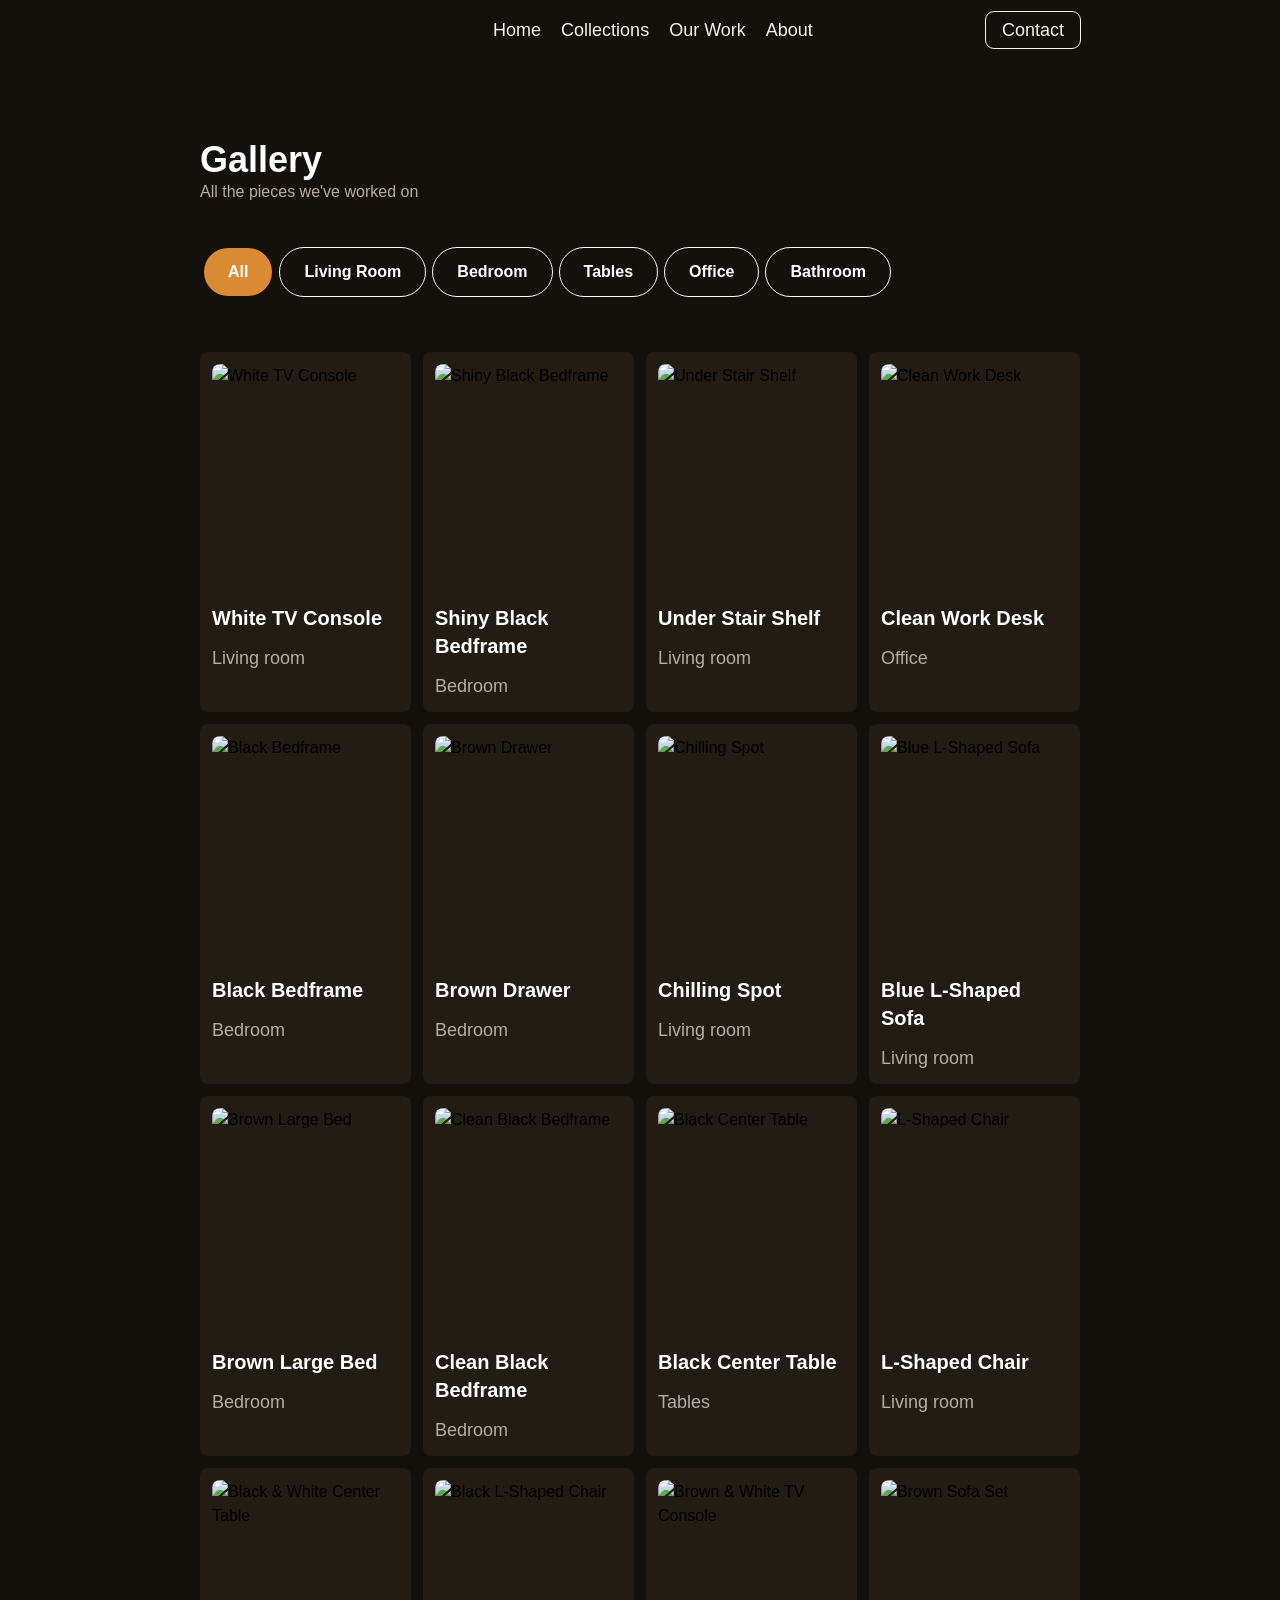
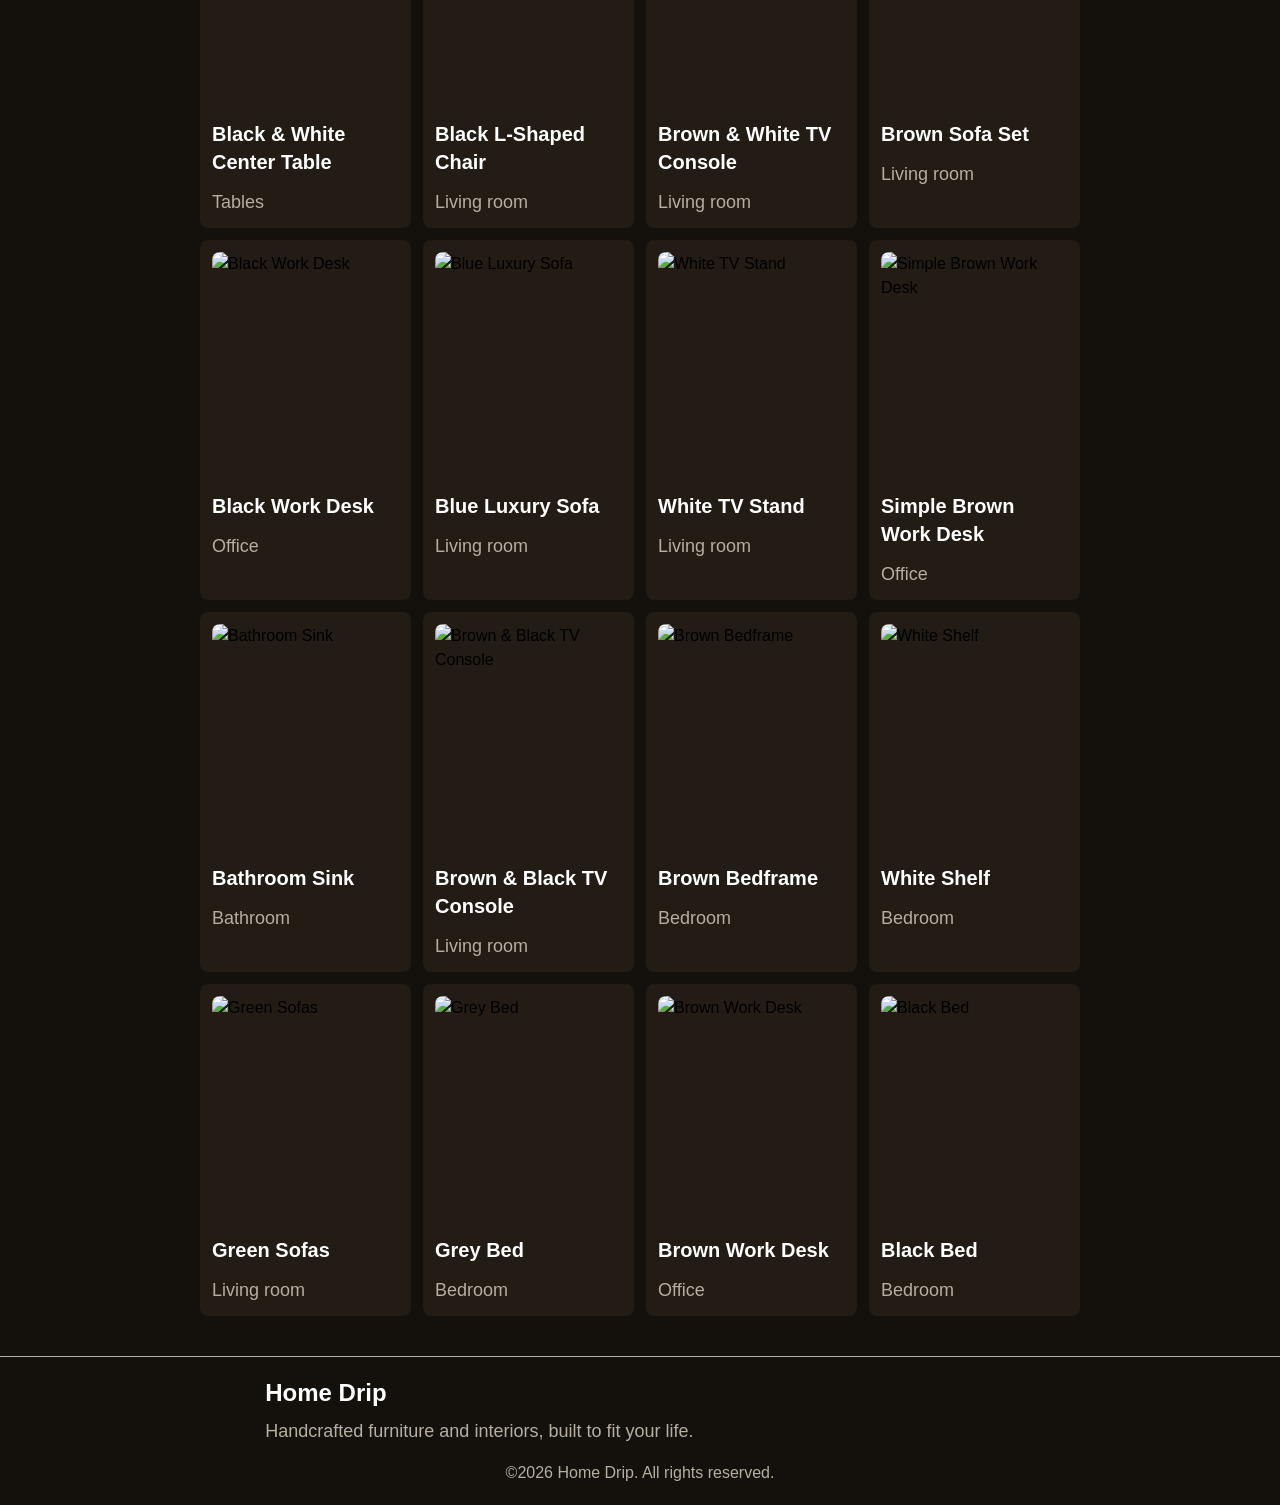
==== commit 12d7b1a4: "Added smooth animations" ====
--- a/gallery.html
+++ b/gallery.html
@@ -4,13 +4,14 @@
     <meta charset="UTF-8">
     <meta name="viewport" content="width=device-width, initial-scale=1.0">
     <link rel="stylesheet" href="./src/output.css">
+    <link rel="icon" type="image/x-icon" sizes="64x64" href="https://res.cloudinary.com/pnfbjbp5/image/upload/v1793007934/Logo_zkksp0.png">
     <script src="https://kit.fontawesome.com/fe6bbb0a27.js" crossorigin="anonymous"></script>
     <title>HomeDrip</title>
 </head>
 <body class="bg-base relative">
     <header class="fixed top-0 w-full z-100">
-        <nav id="navbar" class="flex justify-between p-4 md:px-10 md:py-8 lg:px-50 text-text-primary">
-            <div class="text-lg md:text-xl lg:text-2xl">Home Drip</div>
+        <nav id="navbar" class="flex justify-between items-center p-4 md:px-10 md:py-4 lg:px-50 text-text-primary z-110">
+            <a href="index.html"><img src="https://res.cloudinary.com/pnfbjbp5/image/upload/v1793007934/Logo_zkksp0.png" alt="" class="w-20 md:w-30"></a>
 
             <div class="hidden md:block">
                 <ul class="flex gap-5 md:text-lg md:gap-5">
@@ -34,7 +35,7 @@
 
         <div id="mobile-menu" class="hidden w-full h-auto p-5 bg-primary opacity-0 -translate-y-4 transition-all duration-700 pointer-events-none">
             <ul class="text-center flex flex-col gap-3">
-                <a href="index.html#collections" class="p-3 border rounded-lg text-white font-semibold active:bg-base"><li>Home</li></a>
+                <a href="index.html" class="p-3 border rounded-lg text-white font-semibold active:bg-base"><li>Home</li></a>
                 <a href="index.html#collections" class="p-3 border rounded-lg text-white font-semibold active:bg-base"><li>Collections</li></a>
                 <a href="index.html#our-work" class="p-3 border rounded-lg text-white font-semibold active:bg-base"><li>Our Work</li></a>
                 <a href="index.html#about" class="p-3 border rounded-lg text-white font-semibold active:bg-base"><li>About</li></a>
--- a/src/output.css
+++ b/src/output.css
@@ -28,10 +28,6 @@
     --text-4xl--line-height: calc(2.5 / 2.25);
     --text-6xl: 3.75rem;
     --text-6xl--line-height: 1;
-    --text-7xl: 4.5rem;
-    --text-7xl--line-height: 1;
-    --text-8xl: 6rem;
-    --text-8xl--line-height: 1;
     --font-weight-semibold: 600;
     --font-weight-bold: 700;
     --radius-lg: 0.5rem;
@@ -297,6 +293,9 @@
   .mb-15 {
     margin-bottom: calc(var(--spacing) * 15);
   }
+  .block {
+    display: block;
+  }
   .flex {
     display: flex;
   }
@@ -350,6 +349,9 @@
   }
   .w-11 {
     width: calc(var(--spacing) * 11);
+  }
+  .w-20 {
+    width: calc(var(--spacing) * 20);
   }
   .w-\[50\%\] {
     width: 50%;
@@ -387,6 +389,9 @@
   }
   .cursor-pointer {
     cursor: pointer;
+  }
+  .scroll-mt-35 {
+    scroll-margin-top: calc(var(--spacing) * 35);
   }
   .grid-cols-1 {
     grid-template-columns: repeat(1, minmax(0, 1fr));
@@ -791,6 +796,9 @@
     .md\:min-h-\[30\%\] {
       min-height: 30%;
     }
+    .md\:w-30 {
+      width: calc(var(--spacing) * 30);
+    }
     .md\:w-\[33\%\] {
       width: 33%;
     }
@@ -836,11 +844,11 @@
     .md\:py-3 {
       padding-block: calc(var(--spacing) * 3);
     }
+    .md\:py-4 {
+      padding-block: calc(var(--spacing) * 4);
+    }
     .md\:py-6 {
       padding-block: calc(var(--spacing) * 6);
-    }
-    .md\:py-8 {
-      padding-block: calc(var(--spacing) * 8);
     }
     .md\:py-20 {
       padding-block: calc(var(--spacing) * 20);
@@ -863,10 +871,6 @@
     .md\:text-lg {
       font-size: var(--text-lg);
       line-height: var(--tw-leading, var(--text-lg--line-height));
-    }
-    .md\:text-xl {
-      font-size: var(--text-xl);
-      line-height: var(--tw-leading, var(--text-xl--line-height));
     }
   }
   @media (width >= 64rem) {
@@ -1004,6 +1008,39 @@
 .scroll-reveal.is-visible {
   opacity: 1;
   transform: translateY(0);
+}
+.motion-link {
+  transition: transform 300ms cubic-bezier(0.2, 0.7, 0.2, 1), color 300ms ease, background-color 300ms ease;
+}
+.collection-card, .benefit-card, .testimonial-card {
+  transition: transform 350ms cubic-bezier(0.2, 0.7, 0.2, 1), box-shadow 350ms ease;
+}
+.collection-card > img {
+  transition: transform 500ms cubic-bezier(0.2, 0.7, 0.2, 1);
+}
+.collection-card > div:first-child {
+  transition: background-color 350ms ease;
+}
+.collection-card:focus-visible, .motion-link:focus-visible {
+  outline: 2px solid var(--color-primary);
+  outline-offset: 4px;
+}
+@media (hover: hover) {
+  .motion-link:hover {
+    transform: translateY(-2px);
+  }
+  .collection-card:hover, .benefit-card:hover, .testimonial-card:hover {
+    transform: translateY(-4px);
+  }
+  .collection-card:hover {
+    box-shadow: 0 12px 30px rgb(0 0 0 / 0.2);
+  }
+  .collection-card:hover > img {
+    transform: scale(1.035);
+  }
+  .collection-card:hover > div:first-child {
+    background-color: rgb(20 17 13 / 0.35);
+  }
 }
 #navbar {
   transition: background-color 300ms ease;
